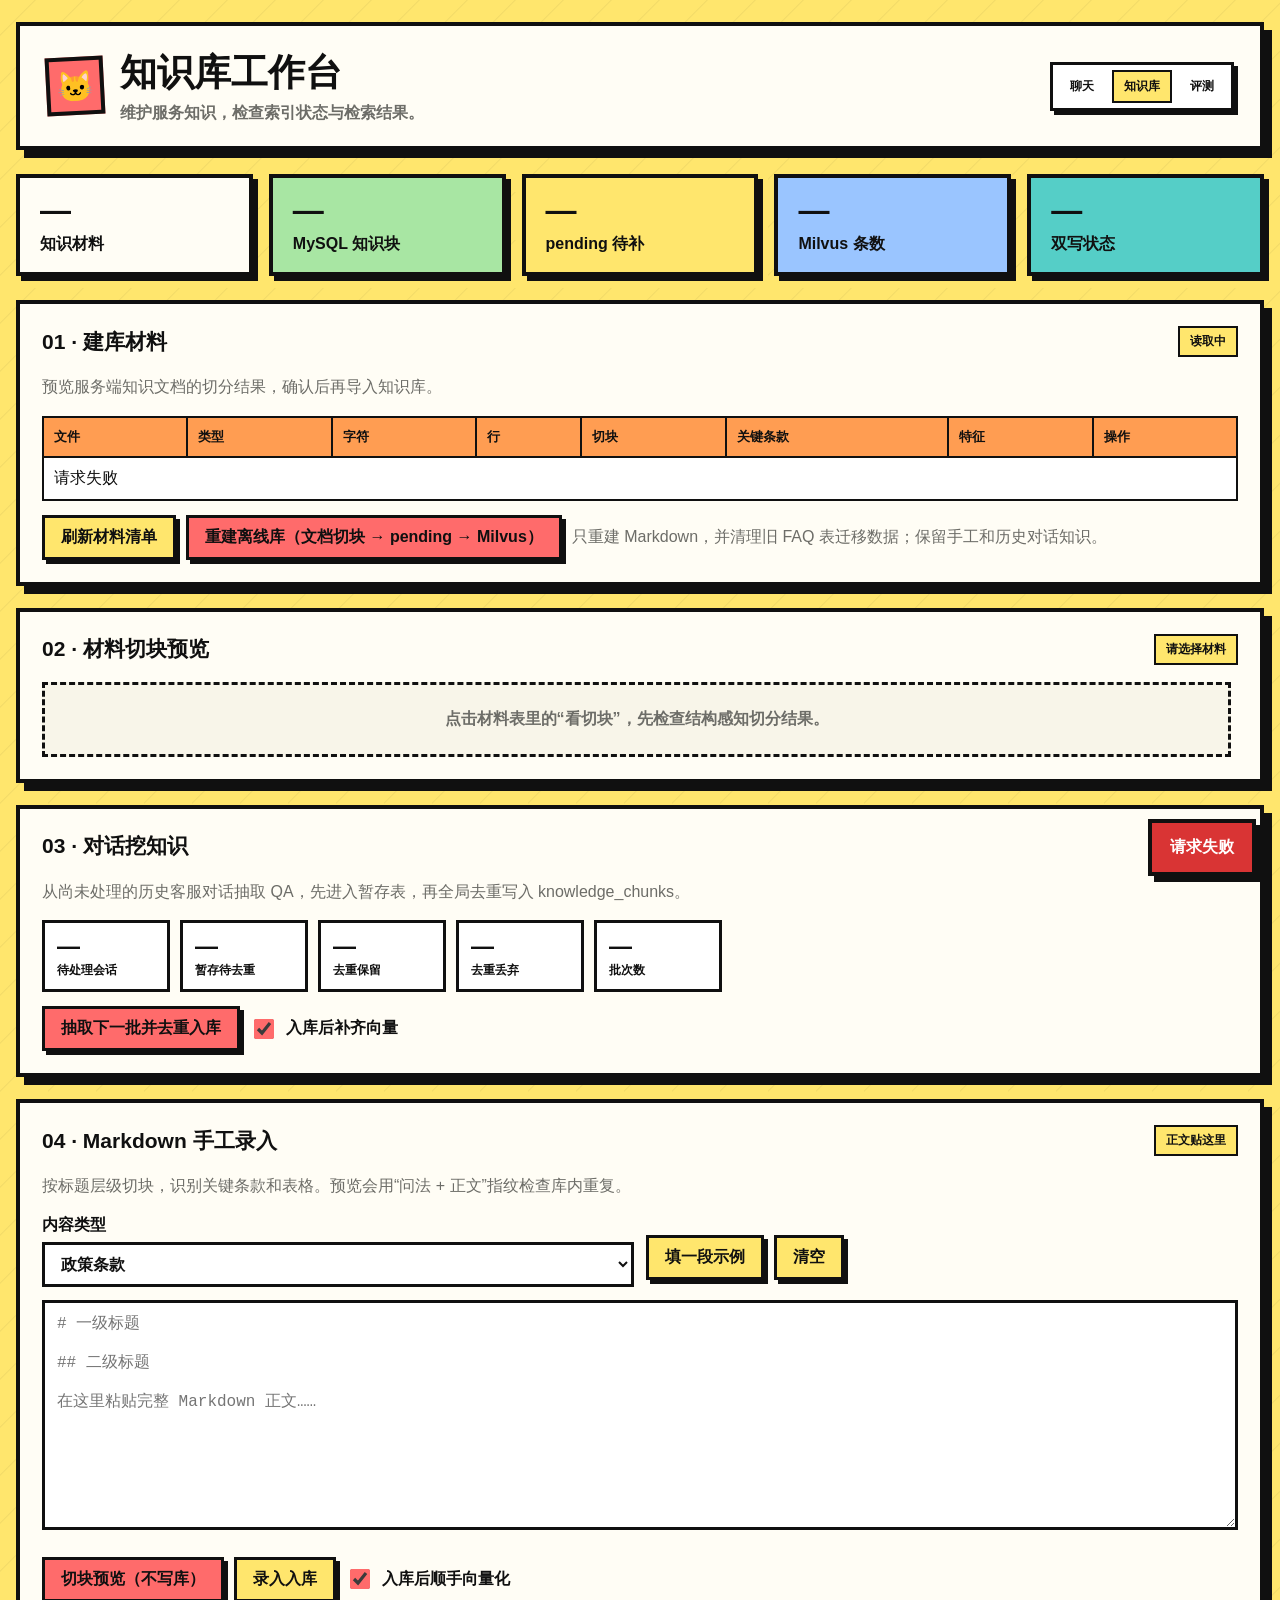
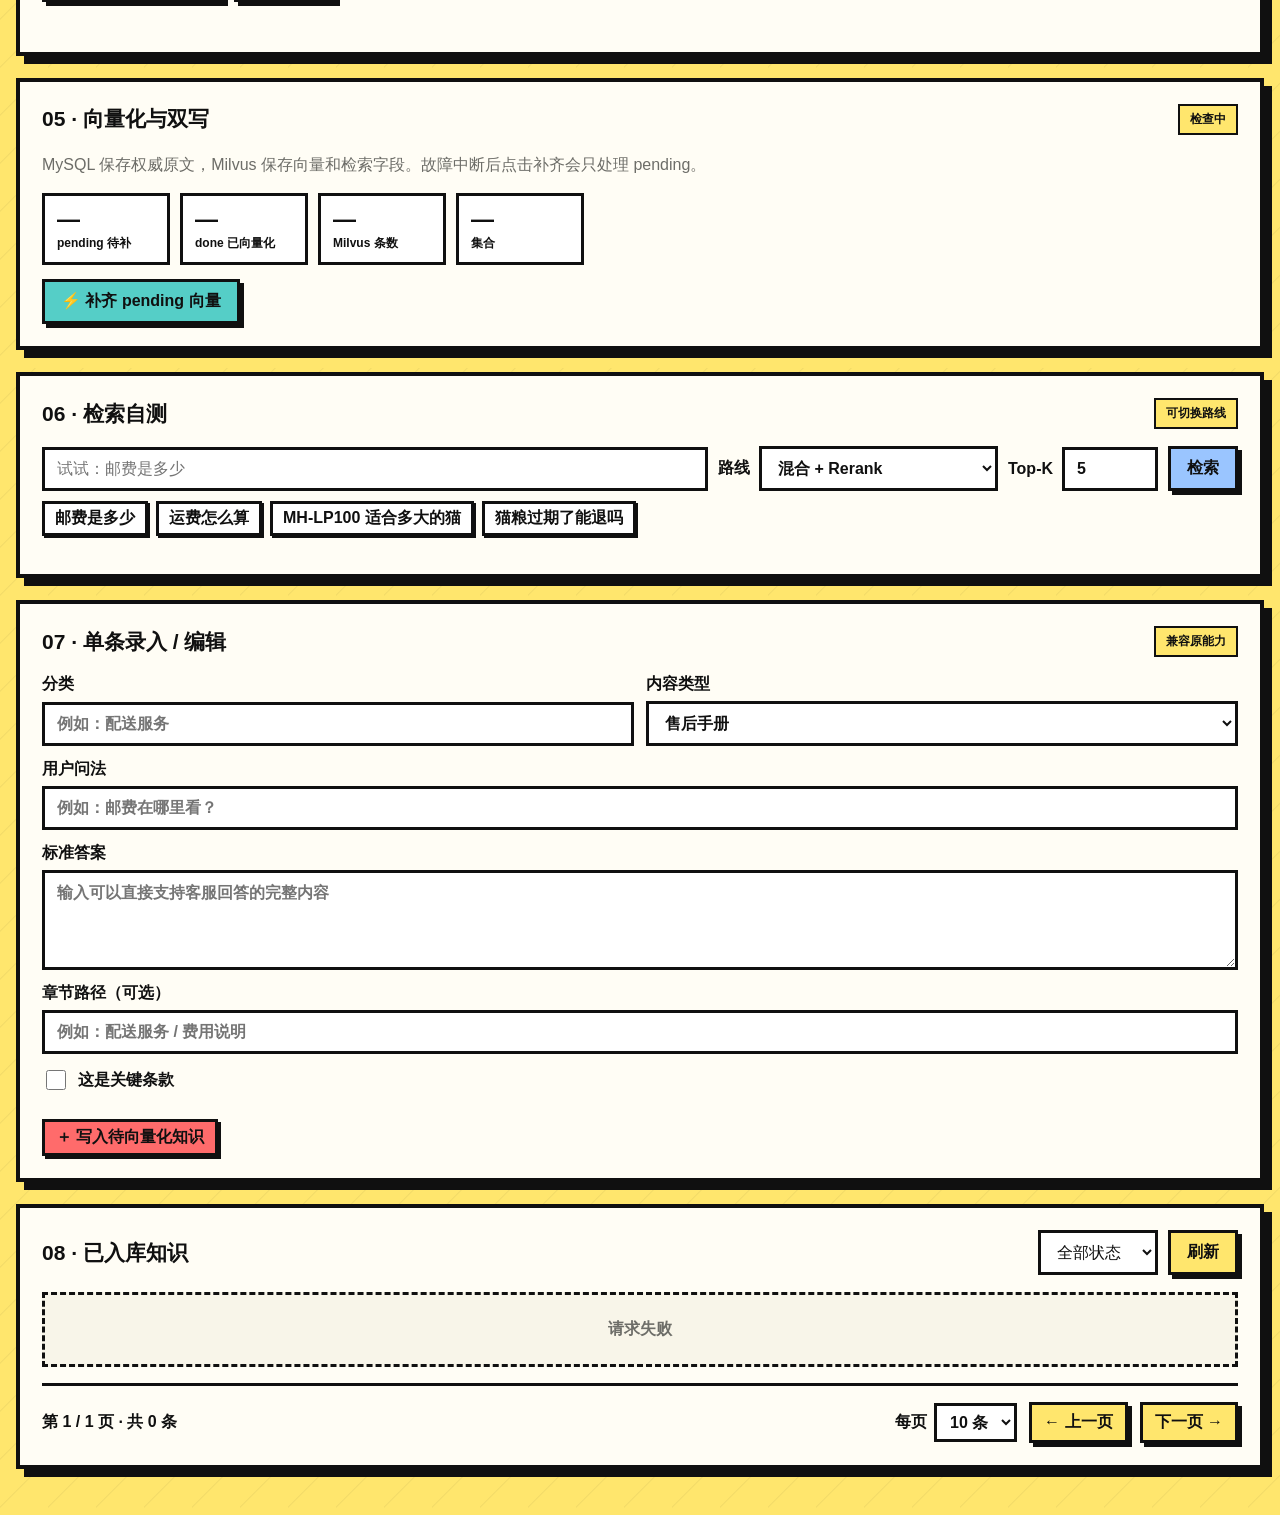
==== app/static/kb.html @ 95ff7dcd "feat: PawHelp pet-supplies customer-service assistant FastAPI + LangGraph after-sales assistant with" ====
<!doctype html>
<html lang="zh-CN">
<head>
  <meta charset="utf-8">
  <meta name="viewport" content="width=device-width, initial-scale=1">
  <title>PawHelp 知识库工作台</title>
  <style>
    :root {
      --ink: #101010;
      --paper: #fffdf5;
      --yellow: #ffe66d;
      --coral: #ff6b6b;
      --mint: #55cec7;
      --blue: #9ac5ff;
      --green: #a8e6a3;
      --muted: #6d6d68;
      --line: 4px solid var(--ink);
      --shadow: 8px 8px 0 var(--ink);
      font-family: "Microsoft YaHei", "PingFang SC", sans-serif;
    }

    * { box-sizing: border-box; }

    body {
      margin: 0;
      min-width: 320px;
      min-height: 100vh;
      overflow-y: auto;
      color: var(--ink);
      background:
        linear-gradient(135deg, transparent 24px, rgba(16,16,16,.06) 25px, transparent 26px) 0 0 / 48px 48px,
        var(--yellow);
    }

    button, input, textarea, select { font: inherit; }
    button, a { -webkit-tap-highlight-color: transparent; }

    .shell {
      width: min(1480px, calc(100% - 32px));
      margin: 22px auto 46px;
    }

    header {
      display: flex;
      align-items: center;
      justify-content: space-between;
      gap: 20px;
      padding: 22px 26px;
      border: var(--line);
      background: var(--paper);
      box-shadow: var(--shadow);
    }

    .header-actions { display: flex; align-items: center; gap: 12px; }
    .page-nav {
      display: flex;
      align-items: center;
      gap: 6px;
      padding: 5px;
      border: 3px solid var(--ink);
      background: white;
      box-shadow: 4px 4px 0 var(--ink);
    }
    .page-nav a {
      padding: 6px 10px;
      border: 2px solid transparent;
      color: var(--ink);
      font-size: 12px;
      font-weight: 900;
      text-decoration: none;
      white-space: nowrap;
    }
    .page-nav a:hover { border-color: var(--ink); background: var(--mint); }
    .page-nav a[aria-current="page"] { border-color: var(--ink); background: var(--yellow); }

    .brand { display: flex; align-items: center; gap: 16px; }
    .logo {
      display: grid;
      place-items: center;
      width: 58px;
      height: 58px;
      border: var(--line);
      background: var(--coral);
      font-size: 30px;
      transform: rotate(-3deg);
    }
    h1, h2, h3, p { margin-top: 0; }
    h1 { margin-bottom: 5px; font-size: clamp(23px, 3vw, 37px); }
    .subtitle { margin: 0; color: var(--muted); font-weight: 700; }

    .button, button {
      display: inline-flex;
      align-items: center;
      justify-content: center;
      gap: 8px;
      min-height: 44px;
      padding: 9px 16px;
      border: 3px solid var(--ink);
      color: var(--ink);
      background: var(--yellow);
      box-shadow: 4px 4px 0 var(--ink);
      font-weight: 900;
      text-decoration: none;
      cursor: pointer;
      transition: transform .12s, box-shadow .12s;
    }
    .button:hover, button:hover { transform: translate(-2px, -2px); box-shadow: 6px 6px 0 var(--ink); }
    .button:active, button:active { transform: translate(3px, 3px); box-shadow: 1px 1px 0 var(--ink); }
    button:disabled { opacity: .55; cursor: wait; transform: none; }
    .button.coral, button.coral { background: var(--coral); }
    .button.mint, button.mint { background: var(--mint); }
    .button.blue, button.blue { background: var(--blue); }

    .metrics {
      display: grid;
      grid-template-columns: repeat(5, minmax(0, 1fr));
      gap: 16px;
      margin: 24px 0;
    }
    .metric {
      padding: 17px 20px;
      border: var(--line);
      background: var(--paper);
      box-shadow: 5px 5px 0 var(--ink);
    }
    .metric:nth-child(2) { background: var(--green); }
    .metric:nth-child(3) { background: var(--yellow); }
    .metric:nth-child(4) { background: var(--blue); }
    .metric:nth-child(5) { background: var(--mint); }
    .metric strong { display: block; font-size: 31px; line-height: 1; }
    .metric span { display: block; margin-top: 8px; font-weight: 800; }

    .full-stack { display: grid; gap: 22px; }
    .panel {
      min-width: 0;
      padding: 22px;
      border: var(--line);
      background: var(--paper);
      box-shadow: var(--shadow);
    }
    .panel-head {
      display: flex;
      align-items: center;
      justify-content: space-between;
      gap: 12px;
      margin-bottom: 17px;
    }
    .panel h2 { margin: 0; font-size: 21px; }
    .tag {
      padding: 5px 10px;
      border: 2px solid var(--ink);
      background: var(--yellow);
      font: 800 12px ui-monospace, monospace;
    }

    .preview-list, .chunk-list, .search-results {
      display: grid;
      gap: 12px;
    }

    .preview-list { max-height: 640px; overflow-y: auto; padding-right: 7px; }
    .preview-card, .chunk-card, .result-card {
      padding: 15px;
      border: 3px solid var(--ink);
      background: white;
    }
    .preview-card.key { background: #fff3b1; }
    .card-meta { display: flex; flex-wrap: wrap; gap: 7px; margin-bottom: 9px; }
    .pill {
      display: inline-block;
      padding: 3px 8px;
      border: 2px solid var(--ink);
      background: var(--mint);
      font-size: 12px;
      font-weight: 900;
    }
    .pill.pending { background: var(--coral); }
    .pill.done { background: var(--green); }
    .card-title { margin-bottom: 7px; font-weight: 900; }
    .card-answer { margin: 0; color: #333; line-height: 1.65; white-space: pre-wrap; }
    .card-actions { display: flex; flex-wrap: wrap; gap: 9px; margin-top: 13px; }
    .card-actions button { min-height: 34px; padding: 5px 11px; box-shadow: 3px 3px 0 var(--ink); }
    .danger { color: white; background: #d93434; }

    form { display: grid; gap: 13px; }
    label { display: grid; gap: 6px; font-weight: 900; }
    input, textarea, select {
      width: 100%;
      border: 3px solid var(--ink);
      border-radius: 0;
      padding: 10px 12px;
      color: var(--ink);
      background: white;
      outline: none;
    }
    input:focus, textarea:focus, select:focus { box-shadow: 4px 4px 0 var(--mint); }
    textarea { min-height: 100px; resize: vertical; }
    .row { display: grid; grid-template-columns: 1fr 1fr; gap: 12px; }
    .checkbox { display: flex; align-items: center; gap: 9px; }
    .checkbox input { width: 20px; height: 20px; accent-color: var(--coral); }

    .action-box {
      padding: 16px;
      border: 3px dashed var(--ink);
      background: #f8f5e9;
    }
    .action-box p { margin-bottom: 13px; line-height: 1.6; }
    .table-wrap { width: 100%; overflow-x: auto; }
    table { width: 100%; border-collapse: collapse; background: white; }
    th, td { padding: 10px; border: 2px solid var(--ink); text-align: left; vertical-align: top; }
    th { background: #ff9d52; font-size: 13px; }
    td.number { text-align: right; font-variant-numeric: tabular-nums; }
    td button { min-height: 32px; padding: 4px 9px; box-shadow: 2px 2px 0 var(--ink); }
    tr.duplicate td { background: #ffe6ea; }
    .inline-actions { display: flex; flex-wrap: wrap; align-items: center; gap: 10px; margin-top: 14px; }
    .mini-metrics { display: flex; flex-wrap: wrap; gap: 10px; }
    .mini-metric { min-width: 128px; padding: 10px 12px; border: 3px solid var(--ink); background: white; }
    .mini-metric strong { display: block; font-size: 23px; }
    .mini-metric span { font-size: 12px; font-weight: 800; }
    .section-copy { color: var(--muted); line-height: 1.6; }
    #markdownInput { min-height: 230px; font-family: ui-monospace, "Cascadia Mono", monospace; }
    .preview-summary { display: flex; flex-wrap: wrap; gap: 8px; margin: 14px 0; }
    .search-controls {
      display: grid;
      grid-template-columns: minmax(320px, 1fr) 280px 150px auto;
      align-items: end;
      gap: 10px;
    }
    .search-controls label {
      display: grid;
      grid-template-columns: auto minmax(0, 1fr);
      align-items: center;
      gap: 9px;
      white-space: nowrap;
    }
    .search-controls label select { min-width: 210px; }
    .search-controls label input[type="number"] { min-width: 78px; }
    .query-examples { display: flex; flex-wrap: wrap; gap: 8px; margin-top: 10px; }
    .query-examples button { min-height: 32px; padding: 4px 10px; background: white; box-shadow: 2px 2px 0 var(--ink); }
    .search-meta { margin-top: 12px; font-weight: 800; }

    .toolbar { display: flex; align-items: center; gap: 10px; }
    .toolbar select { width: auto; min-width: 120px; }
    .pagination {
      display: flex;
      align-items: center;
      justify-content: flex-end;
      flex-wrap: wrap;
      gap: 12px;
      margin-top: 16px;
      padding-top: 16px;
      border-top: 3px solid var(--ink);
    }
    .pagination button { min-height: 38px; padding: 7px 12px; }
    .pagination button:disabled { cursor: not-allowed; opacity: .45; transform: none; }
    .page-summary { margin-right: auto; font-weight: 900; }
    .page-size { display: flex; align-items: center; gap: 7px; }
    .page-size select { width: auto; min-width: 72px; padding: 7px 9px; }
    .empty {
      padding: 24px;
      border: 3px dashed var(--ink);
      color: var(--muted);
      text-align: center;
      font-weight: 800;
      background: #f8f5e9;
    }
    .toast {
      position: fixed;
      right: 24px;
      bottom: 24px;
      z-index: 10;
      max-width: min(440px, calc(100vw - 48px));
      padding: 14px 18px;
      border: var(--line);
      background: var(--green);
      box-shadow: 6px 6px 0 var(--ink);
      font-weight: 900;
    }
    .toast.error { color: white; background: #d93434; }
    .hidden { display: none !important; }

    @media (max-width: 900px) {
      .metrics { grid-template-columns: repeat(2, 1fr); }
      .search-controls { grid-template-columns: 1fr 1fr; }
      header { align-items: flex-start; flex-direction: column; }
      .header-actions { width: 100%; justify-content: space-between; flex-wrap: wrap; }
    }
    @media (max-width: 560px) {
      .shell { width: min(100% - 18px, 1480px); margin-top: 9px; }
      header, .panel { padding: 16px; }
      .metrics, .row { grid-template-columns: 1fr; }
      .search-controls { grid-template-columns: 1fr; }
      .pagination { justify-content: space-between; }
      .page-summary { width: 100%; margin-right: 0; }
    }
  </style>
  <link rel="stylesheet" href="/static/navigation.css">
  <script src="/static/navigation.js" defer></script>
</head>
<body>
  <main class="shell">
    <header>
      <div class="brand">
        <div class="logo" aria-hidden="true">🐱</div>
        <div>
          <h1>知识库工作台</h1>
          <p class="subtitle">维护服务知识，检查索引状态与检索结果。</p>
        </div>
      </div>
      <div class="header-actions">
        <nav class="page-nav" aria-label="全局页面导航" data-app-navigation>
          <a href="/">聊天</a>
          <a href="/kb" aria-current="page">知识库</a>
          <a href="/rag-eval">评测</a>
        </nav>
      </div>
    </header>

    <section class="metrics" aria-label="知识库概览">
      <div class="metric"><strong id="materialCount">—</strong><span>知识材料</span></div>
      <div class="metric"><strong id="chunkCount">—</strong><span>MySQL 知识块</span></div>
      <div class="metric"><strong id="pendingCount">—</strong><span>pending 待补</span></div>
      <div class="metric"><strong id="milvusCount">—</strong><span>Milvus 条数</span></div>
      <div class="metric"><strong id="consistencyCount">—</strong><span>双写状态</span></div>
    </section>

    <div class="full-stack">
      <section class="panel">
        <div class="panel-head"><h2>01 · 建库材料</h2><span id="materialSummary" class="tag">读取中</span></div>
        <p class="section-copy">预览服务端知识文档的切分结果，确认后再导入知识库。</p>
        <div class="table-wrap">
          <table>
            <thead><tr><th>文件</th><th>类型</th><th>字符</th><th>行</th><th>切块</th><th>关键条款</th><th>特征</th><th>操作</th></tr></thead>
            <tbody id="materialList"><tr><td colspan="8">正在读取材料…</td></tr></tbody>
          </table>
        </div>
        <div class="inline-actions">
          <button id="refreshMaterials" type="button">刷新材料清单</button>
          <button id="syncMaterialsButton" class="coral" type="button">重建离线库（文档切块 → pending → Milvus）</button>
          <span class="section-copy">只重建 Markdown，并清理旧 FAQ 表迁移数据；保留手工和历史对话知识。</span>
        </div>
      </section>

      <section class="panel">
        <div class="panel-head"><h2>02 · 材料切块预览</h2><span id="previewCount" class="tag">请选择材料</span></div>
        <div id="previewList" class="preview-list"><div class="empty">点击材料表里的“看切块”，先检查结构感知切分结果。</div></div>
      </section>

      <section class="panel">
        <div class="panel-head"><h2>03 · 对话挖知识</h2><span class="tag">LLM 单批</span></div>
        <p class="section-copy">从尚未处理的历史客服对话抽取 QA，先进入暂存表，再全局去重写入 knowledge_chunks。</p>
        <div class="mini-metrics">
          <div class="mini-metric"><strong id="miningUnprocessed">—</strong><span>待处理会话</span></div>
          <div class="mini-metric"><strong id="miningExtracted">—</strong><span>暂存待去重</span></div>
          <div class="mini-metric"><strong id="miningKept">—</strong><span>去重保留</span></div>
          <div class="mini-metric"><strong id="miningDiscarded">—</strong><span>去重丢弃</span></div>
          <div class="mini-metric"><strong id="miningBatches">—</strong><span>批次数</span></div>
        </div>
        <div class="inline-actions">
          <button id="mineConversationsButton" class="coral" type="button">抽取下一批并去重入库</button>
          <label class="checkbox"><input id="mineVectorize" type="checkbox" checked>入库后补齐向量</label>
        </div>
      </section>

      <section class="panel">
        <div class="panel-head"><h2>04 · Markdown 手工录入</h2><span class="tag">正文贴这里</span></div>
        <p class="section-copy">按标题层级切块，识别关键条款和表格。预览会用“问法 + 正文”指纹检查库内重复。</p>
        <form id="markdownForm">
          <div class="row">
            <label>内容类型<select name="content_type"><option value="policy">政策条款</option><option value="faq">商品 FAQ</option><option value="manual">售后手册</option></select></label>
            <div class="inline-actions"><button id="fillMarkdownExample" type="button">填一段示例</button><button id="clearMarkdown" type="button">清空</button></div>
          </div>
          <textarea id="markdownInput" name="markdown" placeholder="# 一级标题&#10;&#10;## 二级标题&#10;&#10;在这里粘贴完整 Markdown 正文……" required></textarea>
          <div class="inline-actions">
            <button id="previewMarkdown" class="coral" type="button">切块预览（不写库）</button>
            <button id="ingestMarkdown" type="submit">录入入库</button>
            <label class="checkbox"><input name="vectorize_after" type="checkbox" checked>入库后顺手向量化</label>
          </div>
        </form>
        <div id="markdownSummary" class="preview-summary"></div>
        <div id="markdownPreview" class="table-wrap"></div>
      </section>

      <section class="panel">
        <div class="panel-head"><h2>05 · 向量化与双写</h2><span id="dualWriteTag" class="tag">检查中</span></div>
        <p class="section-copy">MySQL 保存权威原文，Milvus 保存向量和检索字段。故障中断后点击补齐会只处理 pending。</p>
        <div class="mini-metrics">
          <div class="mini-metric"><strong id="vectorPending">—</strong><span>pending 待补</span></div>
          <div class="mini-metric"><strong id="vectorDone">—</strong><span>done 已向量化</span></div>
          <div class="mini-metric"><strong id="vectorMilvus">—</strong><span>Milvus 条数</span></div>
          <div class="mini-metric"><strong id="vectorCollection">—</strong><span>集合</span></div>
        </div>
        <div class="inline-actions"><button id="vectorizeButton" class="mint" type="button">⚡ 补齐 pending 向量</button></div>
      </section>

      <section class="panel">
        <div class="panel-head"><h2>06 · 检索自测</h2><span class="tag">可切换路线</span></div>
        <form id="searchForm" class="search-controls">
          <input name="query" placeholder="试试：邮费是多少" required>
          <label>路线<select name="strategy"><option value="dense">dense 向量单路</option><option value="bm25">BM25 关键词</option><option value="hybrid">混合 RRF</option><option value="hybrid_rerank" selected>混合 + Rerank</option></select></label>
          <label>Top‑K<input name="top_k" type="number" min="1" max="20" value="5"></label>
          <button class="blue" type="submit">检索</button>
        </form>
        <div class="query-examples"><button type="button">邮费是多少</button><button type="button">运费怎么算</button><button type="button">MH-LP100 适合多大的猫</button><button type="button">猫粮过期了能退吗</button></div>
        <div id="searchMeta" class="search-meta"></div>
        <div id="searchResults" class="search-results" style="margin-top:16px"></div>
      </section>

      <section id="manualEditor" class="panel">
        <div class="panel-head"><h2>07 · 单条录入 / 编辑</h2><span class="tag">兼容原能力</span></div>
        <form id="manualForm">
          <div class="row"><label>分类<input name="category" maxlength="255" placeholder="例如：配送服务" required></label><label>内容类型<select name="content_type"><option value="manual">售后手册</option><option value="faq">商品 FAQ</option><option value="policy">政策条款</option></select></label></div>
          <label>用户问法<input name="questions" placeholder="例如：邮费在哪里看？" required></label>
          <label>标准答案<textarea name="answer" placeholder="输入可以直接支持客服回答的完整内容" required></textarea></label>
          <label>章节路径（可选）<input name="section_path" maxlength="512" placeholder="例如：配送服务 / 费用说明"></label>
          <label class="checkbox"><input name="is_key_clause" type="checkbox">这是关键条款</label>
          <div class="card-actions"><button id="manualSubmit" class="coral" type="submit">＋ 写入待向量化知识</button><button id="cancelEdit" class="hidden" type="button">取消编辑</button></div>
        </form>
      </section>

      <section class="panel">
        <div class="panel-head"><h2>08 · 已入库知识</h2><div class="toolbar"><select id="statusFilter" aria-label="向量化状态筛选"><option value="">全部状态</option><option value="pending">pending</option><option value="done">done</option></select><button id="refreshChunks" type="button">刷新</button></div></div>
        <div id="chunkList" class="chunk-list"><div class="empty">正在读取知识块…</div></div>
        <div class="pagination" aria-label="已入库知识分页"><span id="pageSummary" class="page-summary" aria-live="polite">第 1 / 1 页 · 共 0 条</span><label class="page-size">每页<select id="pageSize" aria-label="每页显示条数"><option value="10">10 条</option><option value="20">20 条</option><option value="50">50 条</option></select></label><button id="prevPage" type="button">← 上一页</button><button id="nextPage" type="button">下一页 →</button></div>
      </section>
    </div>
  </main>

  <div id="toast" class="toast hidden" role="status"></div>

  <script>
    const materialList = document.querySelector("#materialList");
    const previewList = document.querySelector("#previewList");
    const previewCount = document.querySelector("#previewCount");
    const chunkList = document.querySelector("#chunkList");
    const searchResults = document.querySelector("#searchResults");
    const searchMeta = document.querySelector("#searchMeta");
    const markdownSummary = document.querySelector("#markdownSummary");
    const markdownPreview = document.querySelector("#markdownPreview");
    const statusFilter = document.querySelector("#statusFilter");
    const pageSize = document.querySelector("#pageSize");
    const pageSummary = document.querySelector("#pageSummary");
    const prevPage = document.querySelector("#prevPage");
    const nextPage = document.querySelector("#nextPage");
    const toast = document.querySelector("#toast");
    let chunks = [];
    let chunkPage = 1;
    let chunkTotalPages = 1;
    let editingId = null;
    let toastTimer = null;

    function showToast(message, error = false) {
      clearTimeout(toastTimer);
      toast.textContent = message;
      toast.classList.toggle("error", error);
      toast.classList.remove("hidden");
      toastTimer = setTimeout(() => toast.classList.add("hidden"), 4200);
    }

    async function api(path, options = {}) {
      const response = await fetch(path, {
        headers: { "Content-Type": "application/json", ...(options.headers || {}) },
        ...options,
      });
      let payload = null;
      try { payload = await response.json(); } catch (_) { /* keep null */ }
      if (!response.ok) {
        const detail = payload?.detail;
        throw new Error(typeof detail === "string" ? detail : detail?.message || "请求失败");
      }
      return payload;
    }

    function empty(target, message) {
      target.replaceChildren(Object.assign(document.createElement("div"), { className: "empty", textContent: message }));
    }

    function tableMessage(target, message, colspan) {
      const row = document.createElement("tr");
      const cell = document.createElement("td");
      cell.colSpan = colspan;
      cell.textContent = message;
      row.append(cell);
      target.replaceChildren(row);
    }

    function pill(text, className = "") {
      const item = document.createElement("span");
      item.className = `pill ${className}`.trim();
      item.textContent = text;
      return item;
    }

    function renderKnowledgeCard(row, kind = "chunk-card", editable = false) {
      const card = document.createElement("article");
      card.className = kind;
      const meta = document.createElement("div");
      meta.className = "card-meta";
      if (row.id) meta.append(pill(`#${row.id}`));
      meta.append(pill(row.category || "未分类"));
      if (row.content_type) meta.append(pill(row.content_type));
      if (row.source_kind) meta.append(pill(row.source_kind));
      if (row.vectorize_status) meta.append(pill(row.vectorize_status, row.vectorize_status));
      if (row.is_key_clause) meta.append(pill("关键条款", "pending"));
      if (typeof row.score === "number") meta.append(pill(`score ${row.score.toFixed(4)}`, "done"));
      const title = document.createElement("div");
      title.className = "card-title";
      title.textContent = row.questions;
      const answer = document.createElement("p");
      answer.className = "card-answer";
      answer.textContent = row.answer;
      card.append(meta, title, answer);
      if (editable && row.id) {
        const actions = document.createElement("div");
        actions.className = "card-actions";
        const edit = document.createElement("button");
        edit.type = "button";
        edit.textContent = "编辑";
        edit.addEventListener("click", () => startEdit(row));
        const remove = document.createElement("button");
        remove.type = "button";
        remove.className = "danger";
        remove.textContent = "删除";
        remove.addEventListener("click", () => deleteChunk(row));
        actions.append(edit, remove);
        card.append(actions);
      }
      return card;
    }

    function resetManualForm() {
      const form = document.querySelector("#manualForm");
      form.reset();
      editingId = null;
      document.querySelector("#manualSubmit").textContent = "＋ 写入待向量化知识";
      document.querySelector("#cancelEdit").classList.add("hidden");
    }

    function startEdit(row) {
      const form = document.querySelector("#manualForm");
      editingId = row.id;
      form.elements.category.value = row.category || "";
      form.elements.content_type.value = row.content_type || "manual";
      form.elements.questions.value = row.questions || "";
      form.elements.answer.value = row.answer || "";
      form.elements.section_path.value = row.section_path || "";
      form.elements.is_key_clause.checked = Boolean(row.is_key_clause);
      document.querySelector("#manualSubmit").textContent = `保存并更新向量 #${row.id}`;
      document.querySelector("#cancelEdit").classList.remove("hidden");
      form.scrollIntoView({ behavior: "smooth", block: "center" });
    }

    async function deleteChunk(row) {
      if (!confirm(`确定删除知识 #${row.id}？MySQL 原文和 Milvus 向量都会删除。`)) return;
      try {
        await api(`/v1/knowledge/chunks/${row.id}`, { method: "DELETE" });
        if (editingId === row.id) resetManualForm();
        showToast(`知识 #${row.id} 已删除`);
        await loadChunks();
        await loadOverview();
      } catch (error) {
        showToast(error.message, true);
      }
    }

    async function loadMaterials() {
      try {
        const materials = await api("/v1/knowledge/materials");
        document.querySelector("#materialCount").textContent = materials.length;
        document.querySelector("#materialSummary").textContent = `${materials.length} 份材料 / 共 ${materials.reduce((sum, row) => sum + row.chunk_count, 0)} 块`;
        materialList.replaceChildren();
        if (!materials.length) return tableMessage(materialList, "knowledge/ 下还没有支持的 Markdown 材料。", 8);
        materials.forEach((material) => {
          const row = document.createElement("tr");
          const values = [
            material.path,
            material.content_type,
            String(material.character_count),
            String(material.line_count),
            String(material.chunk_count),
            String(material.key_clause_count),
            material.table_chunk_count ? `表格块 ${material.table_chunk_count}` : `${material.chunk_count} 节`,
          ];
          values.forEach((value, index) => {
            const cell = document.createElement("td");
            cell.textContent = value;
            if ([2, 3, 4, 5].includes(index)) cell.className = "number";
            row.append(cell);
          });
          const action = document.createElement("td");
          const button = document.createElement("button");
          button.type = "button";
          button.textContent = "看切块";
          button.addEventListener("click", () => previewMaterial(material.path));
          action.append(button);
          row.append(action);
          materialList.append(row);
        });
      } catch (error) {
        tableMessage(materialList, error.message, 8);
        showToast(error.message, true);
      }
    }

    async function previewMaterial(path) {
      empty(previewList, "正在进行结构感知切块…");
      try {
        const drafts = await api("/v1/knowledge/preview", {
          method: "POST",
          body: JSON.stringify({ path }),
        });
        previewCount.textContent = `${drafts.length} 个知识块`;
        previewList.replaceChildren();
        if (!drafts.length) return empty(previewList, "这个材料没有生成知识块。");
        drafts.forEach((draft) => {
          const card = renderKnowledgeCard(draft, "preview-card");
          if (draft.is_key_clause) card.classList.add("key");
          previewList.append(card);
        });
      } catch (error) {
        empty(previewList, error.message);
        showToast(error.message, true);
      }
    }

    async function loadOverview() {
      try {
        const result = await api("/v1/knowledge/overview");
        document.querySelector("#materialCount").textContent = result.materials;
        document.querySelector("#chunkCount").textContent = result.mysql_total;
        document.querySelector("#pendingCount").textContent = result.pending_total;
        document.querySelector("#milvusCount").textContent = result.milvus_total ?? "不可用";
        const state = result.dual_write_consistent === null ? "无法检查" : result.dual_write_consistent ? "一致" : "需补齐";
        document.querySelector("#consistencyCount").textContent = state;
        document.querySelector("#vectorPending").textContent = result.pending_total;
        document.querySelector("#vectorDone").textContent = result.done_total;
        document.querySelector("#vectorMilvus").textContent = result.milvus_total ?? "—";
        document.querySelector("#vectorCollection").textContent = result.milvus_collection;
        document.querySelector("#dualWriteTag").textContent = `双写 ${state}`;
      } catch (error) {
        showToast(error.message, true);
      }
    }

    async function loadMiningStats() {
      try {
        const result = await api("/v1/knowledge/mining/stats");
        document.querySelector("#miningUnprocessed").textContent = result.unprocessed_conversations;
        document.querySelector("#miningExtracted").textContent = result.extracted;
        document.querySelector("#miningKept").textContent = result.kept;
        document.querySelector("#miningDiscarded").textContent = result.discarded;
        document.querySelector("#miningBatches").textContent = result.batches;
      } catch (error) {
        showToast(error.message, true);
      }
    }

    function markdownPayload() {
      const form = document.querySelector("#markdownForm");
      const values = new FormData(form);
      return {
        markdown: values.get("markdown"),
        content_type: values.get("content_type"),
        vectorize_after: values.get("vectorize_after") === "on",
      };
    }

    function renderMarkdownPreview(result) {
      markdownSummary.replaceChildren(
        pill(`共 ${result.total} 块 / ${result.total} 节`),
        pill(`表格块 ${result.table_block_count}`),
        pill(`关键条款 ${result.key_clause_count}`, result.key_clause_count ? "pending" : ""),
        pill(`重复 ${result.duplicate_count}`, result.duplicate_count ? "pending" : "done"),
        pill(`可入库 ${result.ingestible_count}`, "done"),
      );
      if (!result.items.length) return empty(markdownPreview, "没有生成可入库的知识块。");
      const table = document.createElement("table");
      const head = document.createElement("thead");
      const headRow = document.createElement("tr");
      ["#", "节（section_path）", "问法 questions", "正文 answer", "字数", "标记"].forEach((text) => {
        const cell = document.createElement("th");
        cell.textContent = text;
        headRow.append(cell);
      });
      head.append(headRow);
      const body = document.createElement("tbody");
      result.items.forEach((item, index) => {
        const row = document.createElement("tr");
        if (item.duplicate) row.className = "duplicate";
        const marks = [
          item.is_key_clause ? "关键条款" : "",
          item.is_table_block ? "表格块" : "",
          item.duplicate ? "重复，跳过" : "可入库",
        ].filter(Boolean).join(" · ");
        [String(index + 1), item.section_path || "未标章节", item.questions, item.answer, String(item.answer.length), marks].forEach((value, cellIndex) => {
          const cell = document.createElement("td");
          cell.textContent = value;
          if ([0, 4].includes(cellIndex)) cell.className = "number";
          row.append(cell);
        });
        body.append(row);
      });
      table.append(head, body);
      markdownPreview.replaceChildren(table);
    }

    async function previewManualMarkdown() {
      const payload = markdownPayload();
      if (!String(payload.markdown || "").trim()) return showToast("请先粘贴 Markdown 正文", true);
      empty(markdownPreview, "正在切块并检查重复…");
      try {
        const result = await api("/v1/knowledge/preview-markdown", {
          method: "POST",
          body: JSON.stringify(payload),
        });
        renderMarkdownPreview(result);
      } catch (error) {
        empty(markdownPreview, error.message);
        showToast(error.message, true);
      }
    }

    function renderChunks() {
      chunkList.replaceChildren();
      if (!chunks.length) return empty(chunkList, "当前筛选条件下没有知识块。");
      chunks.forEach((row) => chunkList.append(renderKnowledgeCard(row, "chunk-card", true)));
    }

    async function loadChunks(requestedPage = chunkPage) {
      try {
        const params = new URLSearchParams({
          page: String(requestedPage),
          page_size: pageSize.value,
        });
        if (statusFilter.value) params.set("status", statusFilter.value);
        const result = await api(`/v1/knowledge/chunks?${params}`);
        if (requestedPage > result.total_pages) {
          await loadChunks(result.total_pages);
          return;
        }
        chunks = result.items;
        chunkPage = result.page;
        chunkTotalPages = result.total_pages;
        document.querySelector("#chunkCount").textContent = result.all_total;
        document.querySelector("#pendingCount").textContent = result.pending_total;
        document.querySelector("#vectorDone").textContent = result.done_total;
        document.querySelector("#vectorPending").textContent = result.pending_total;
        pageSummary.textContent = `第 ${chunkPage} / ${chunkTotalPages} 页 · 共 ${result.total} 条`;
        prevPage.disabled = chunkPage <= 1;
        nextPage.disabled = chunkPage >= chunkTotalPages;
        renderChunks();
      } catch (error) {
        empty(chunkList, error.message);
        showToast(error.message, true);
      }
    }

    document.querySelector("#manualForm").addEventListener("submit", async (event) => {
      event.preventDefault();
      const form = event.currentTarget;
      const submit = form.querySelector("button[type=submit]");
      const values = new FormData(form);
      submit.disabled = true;
      try {
        const target = editingId ? `/v1/knowledge/chunks/${editingId}` : "/v1/knowledge/chunks";
        const method = editingId ? "PUT" : "POST";
        const row = await api(target, {
          method,
          body: JSON.stringify({
            category: values.get("category"),
            questions: values.get("questions"),
            answer: values.get("answer"),
            section_path: values.get("section_path") || null,
            content_type: values.get("content_type"),
            is_key_clause: values.get("is_key_clause") === "on",
          }),
        });
        const wasEditing = editingId !== null;
        resetManualForm();
        showToast(wasEditing ? `知识 #${row.id} 已更新并重新向量化` : `知识 #${row.id} 已写入，状态为 pending`);
        await loadChunks(wasEditing ? chunkPage : 1);
        await loadOverview();
      } catch (error) {
        showToast(error.message, true);
      } finally {
        submit.disabled = false;
      }
    });

    document.querySelector("#cancelEdit").addEventListener("click", resetManualForm);

    document.querySelector("#fillMarkdownExample").addEventListener("click", () => {
      document.querySelector("#markdownInput").value = "# 发票与开票\n\n## 开票时效\n\n订单完成后 30 天内可申请开票，平台在收到申请后 3 个工作日内开出电子发票。\n\n> [!IMPORTANT]\n> 超过申请期限请联系人工客服处理。\n\n## 可开票类型\n\n| 类型 | 开票内容 |\n|---|---|\n| 电子普票 | 商品明细或办公用品 |\n| 电子专票 | 需补齐纳税人识别号 |";
    });
    document.querySelector("#clearMarkdown").addEventListener("click", () => {
      document.querySelector("#markdownForm").reset();
      markdownSummary.replaceChildren();
      markdownPreview.replaceChildren();
    });
    document.querySelector("#previewMarkdown").addEventListener("click", previewManualMarkdown);
    document.querySelector("#markdownForm").addEventListener("submit", async (event) => {
      event.preventDefault();
      const button = document.querySelector("#ingestMarkdown");
      const payload = markdownPayload();
      button.disabled = true;
      button.textContent = "正在查重并入库…";
      try {
        const result = await api("/v1/knowledge/ingest-markdown", {
          method: "POST",
          body: JSON.stringify(payload),
        });
        showToast(`入库 ${result.inserted} 块，跳过重复 ${result.skipped_duplicates} 块，向量化 ${result.vectorized} 块`);
        await previewManualMarkdown();
        await loadChunks(1);
        await loadOverview();
      } catch (error) {
        showToast(error.message, true);
      } finally {
        button.disabled = false;
        button.textContent = "录入入库";
      }
    });

    document.querySelector("#mineConversationsButton").addEventListener("click", async (event) => {
      if (!confirm("该操作会调用当前配置的上游模型抽取一批历史对话，是否继续？")) return;
      const button = event.currentTarget;
      button.disabled = true;
      button.textContent = "正在抽取、去重并入库…";
      try {
        const result = await api("/v1/knowledge/mining/run", {
          method: "POST",
          body: JSON.stringify({
            confirm_external_model_usage: true,
            vectorize_after: document.querySelector("#mineVectorize").checked,
          }),
        });
        showToast(`处理 ${result.conversations} 个会话，抽取 ${result.extracted} 条，保留 ${result.kept} 条，丢弃 ${result.discarded} 条，向量化 ${result.vectorized} 条`);
        await loadMiningStats();
        await loadChunks(1);
        await loadOverview();
      } catch (error) {
        showToast(error.message, true);
      } finally {
        button.disabled = false;
        button.textContent = "抽取下一批并去重入库";
      }
    });

    document.querySelector("#syncMaterialsButton").addEventListener("click", async (event) => {
      if (!confirm("确定用服务器上当前的 Markdown 重新同步知识库？旧 FAQ 表迁移数据会被清理，手工知识和历史对话知识会保留。")) return;
      const button = event.currentTarget;
      button.disabled = true;
      button.textContent = "正在切块、同步并生成向量…";
      try {
        const result = await api("/v1/knowledge/sync-materials", { method: "POST", body: "{}" });
        showToast(`同步完成：替换 ${result.replaced} 条，写入 ${result.ingested} 条，向量化 ${result.vectorized} 条`);
        await loadChunks();
        await loadOverview();
        await loadMaterials();
      } catch (error) {
        showToast(error.message, true);
      } finally {
        button.disabled = false;
        button.textContent = "重建离线库（文档切块 → pending → Milvus）";
      }
    });

    document.querySelector("#vectorizeButton").addEventListener("click", async (event) => {
      const button = event.currentTarget;
      button.disabled = true;
      button.textContent = "正在加载模型并写入 Milvus…";
      try {
        const result = await api("/v1/knowledge/vectorize-pending", { method: "POST", body: "{}" });
        showToast(result.vectorized ? `已补齐 ${result.vectorized} 个知识向量` : "没有需要补齐的 pending 知识");
        await loadChunks();
        await loadOverview();
      } catch (error) {
        showToast(error.message, true);
      } finally {
        button.disabled = false;
        button.textContent = "⚡ 补齐 pending 向量";
      }
    });

    document.querySelector("#searchForm").addEventListener("submit", async (event) => {
      event.preventDefault();
      const form = event.currentTarget;
      const button = form.querySelector("button");
      const values = new FormData(form);
      const query = values.get("query");
      button.disabled = true;
      searchMeta.textContent = "正在执行检索…";
      empty(searchResults, "正在检索并从 MySQL 回表…");
      try {
        const result = await api("/v1/knowledge/search", {
          method: "POST",
          body: JSON.stringify({
            query,
            strategy: values.get("strategy"),
            top_k: Number(values.get("top_k")),
          }),
        });
        const synonyms = result.synonyms.length ? ` · 扩展：${result.synonyms.join("、")}` : "";
        searchMeta.textContent = `路线 ${result.strategy} · 标准问法：${result.normalized_query}${synonyms} · ${result.confident ? "证据置信度通过" : "证据置信度不足"}`;
        searchResults.replaceChildren();
        if (!result.matches.length) return empty(searchResults, "没有达到相似度阈值的结果。");
        result.matches.forEach((row) => searchResults.append(renderKnowledgeCard(row, "result-card")));
      } catch (error) {
        empty(searchResults, error.message);
        showToast(error.message, true);
      } finally {
        button.disabled = false;
      }
    });

    document.querySelectorAll(".query-examples button").forEach((button) => {
      button.addEventListener("click", () => {
        const form = document.querySelector("#searchForm");
        form.elements.query.value = button.textContent;
        form.requestSubmit();
      });
    });

    statusFilter.addEventListener("change", () => loadChunks(1));
    pageSize.addEventListener("change", () => loadChunks(1));
    prevPage.addEventListener("click", () => loadChunks(chunkPage - 1));
    nextPage.addEventListener("click", () => loadChunks(chunkPage + 1));
    document.querySelector("#refreshChunks").addEventListener("click", () => loadChunks());
    document.querySelector("#refreshMaterials").addEventListener("click", loadMaterials);
    loadMaterials();
    loadOverview();
    loadMiningStats();
    loadChunks();
  </script>
</body>
</html>
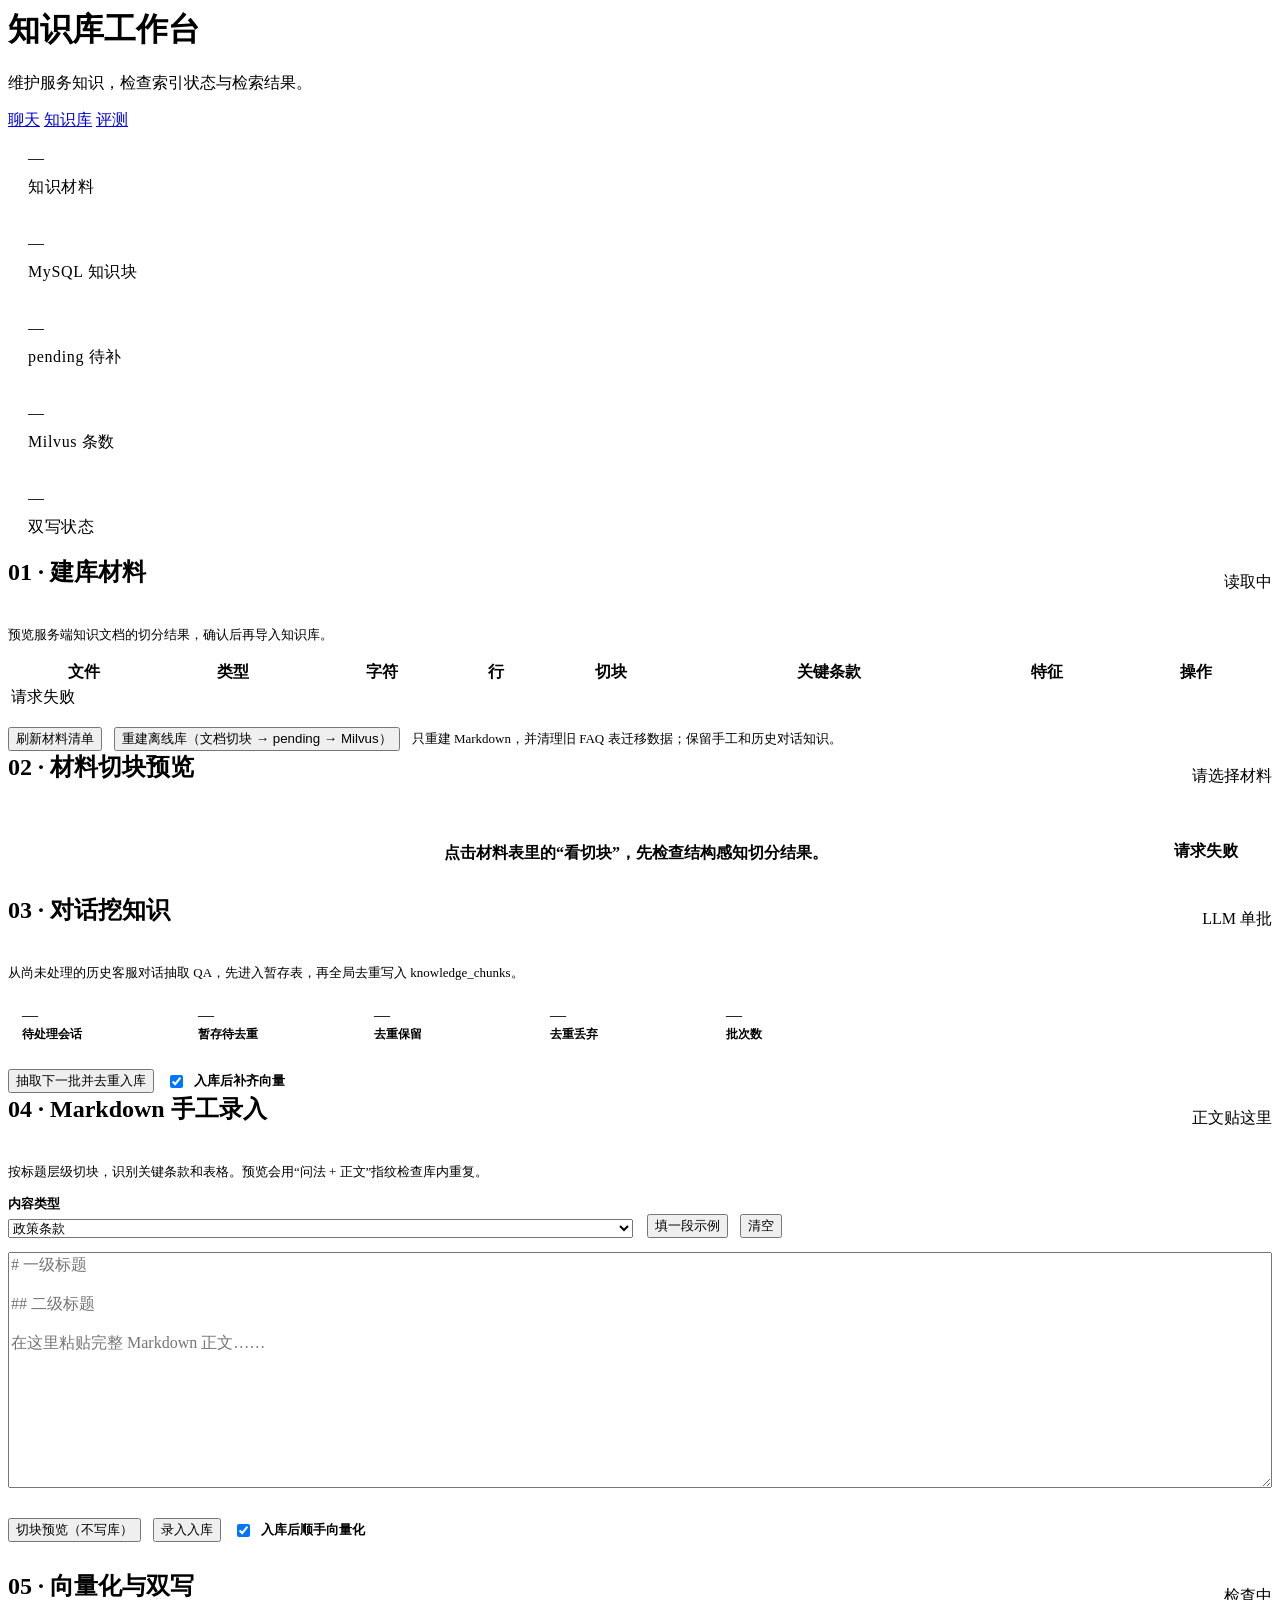
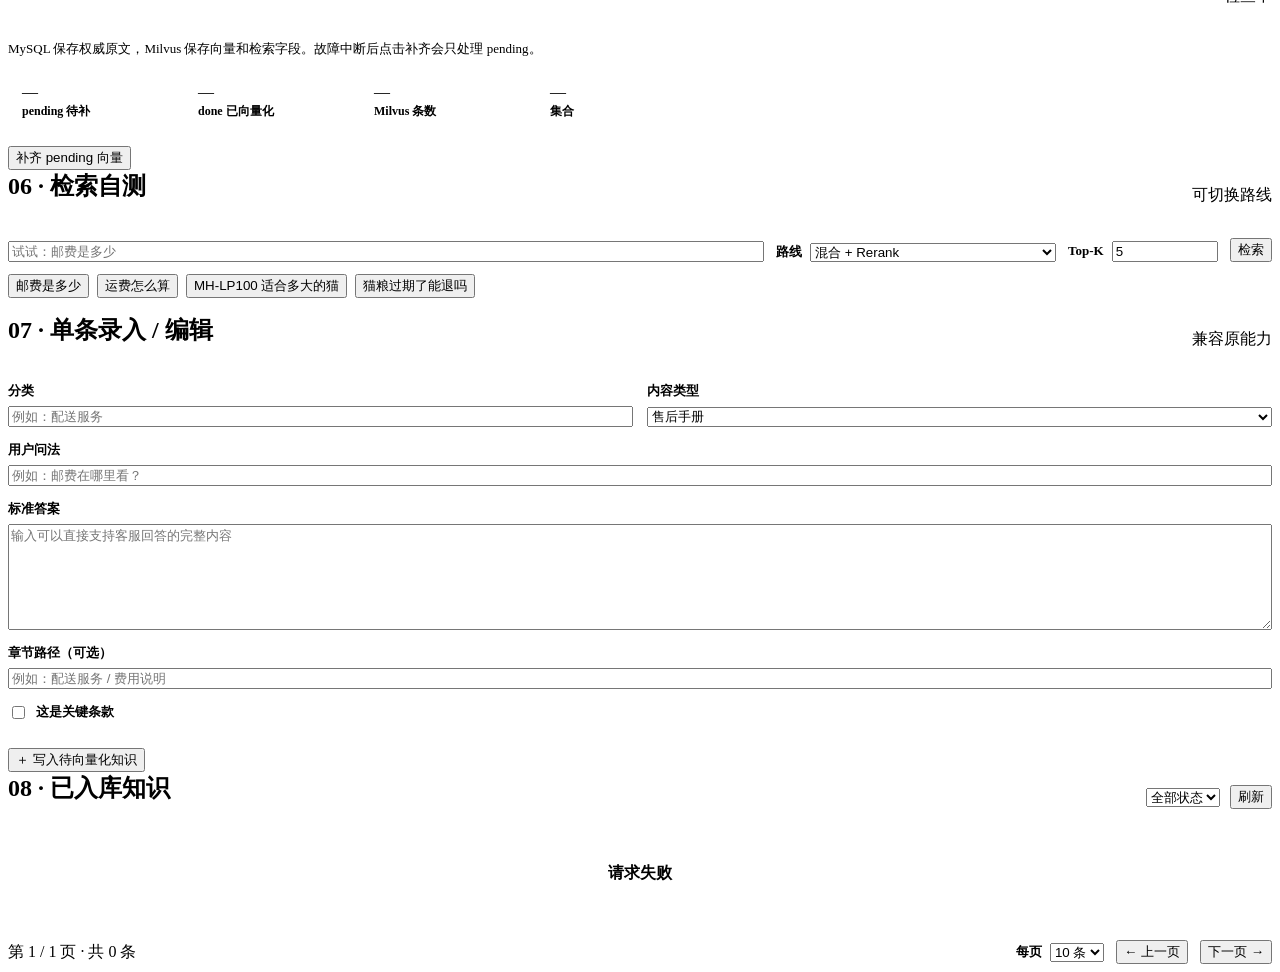
==== commit 58fbaa5f: "style: soft knowledge workbench kb.html content moves onto theme tokens: pastel overview cards, fram" ====
--- a/app/static/kb.html
+++ b/app/static/kb.html
@@ -4,292 +4,106 @@
   <meta charset="utf-8">
   <meta name="viewport" content="width=device-width, initial-scale=1">
   <title>PawHelp 知识库工作台</title>
+  <link rel="stylesheet" href="/static/theme.css">
   <style>
-    :root {
-      --ink: #101010;
-      --paper: #fffdf5;
-      --yellow: #ffe66d;
-      --coral: #ff6b6b;
-      --mint: #55cec7;
-      --blue: #9ac5ff;
-      --green: #a8e6a3;
-      --muted: #6d6d68;
-      --line: 4px solid var(--ink);
-      --shadow: 8px 8px 0 var(--ink);
-      font-family: "Microsoft YaHei", "PingFang SC", sans-serif;
-    }
-
-    * { box-sizing: border-box; }
-
-    body {
-      margin: 0;
-      min-width: 320px;
-      min-height: 100vh;
-      overflow-y: auto;
-      color: var(--ink);
-      background:
-        linear-gradient(135deg, transparent 24px, rgba(16,16,16,.06) 25px, transparent 26px) 0 0 / 48px 48px,
-        var(--yellow);
-    }
-
-    button, input, textarea, select { font: inherit; }
-    button, a { -webkit-tap-highlight-color: transparent; }
-
-    .shell {
-      width: min(1480px, calc(100% - 32px));
-      margin: 22px auto 46px;
-    }
-
-    header {
-      display: flex;
-      align-items: center;
-      justify-content: space-between;
-      gap: 20px;
-      padding: 22px 26px;
-      border: var(--line);
-      background: var(--paper);
-      box-shadow: var(--shadow);
-    }
-
-    .header-actions { display: flex; align-items: center; gap: 12px; }
-    .page-nav {
-      display: flex;
-      align-items: center;
-      gap: 6px;
-      padding: 5px;
-      border: 3px solid var(--ink);
-      background: white;
-      box-shadow: 4px 4px 0 var(--ink);
-    }
-    .page-nav a {
-      padding: 6px 10px;
-      border: 2px solid transparent;
-      color: var(--ink);
-      font-size: 12px;
-      font-weight: 900;
-      text-decoration: none;
-      white-space: nowrap;
-    }
-    .page-nav a:hover { border-color: var(--ink); background: var(--mint); }
-    .page-nav a[aria-current="page"] { border-color: var(--ink); background: var(--yellow); }
-
-    .brand { display: flex; align-items: center; gap: 16px; }
-    .logo {
-      display: grid;
-      place-items: center;
-      width: 58px;
-      height: 58px;
-      border: var(--line);
-      background: var(--coral);
-      font-size: 30px;
-      transform: rotate(-3deg);
-    }
+    /* Knowledge workbench. Shell and tokens come from theme.css + console.css. */
     h1, h2, h3, p { margin-top: 0; }
-    h1 { margin-bottom: 5px; font-size: clamp(23px, 3vw, 37px); }
-    .subtitle { margin: 0; color: var(--muted); font-weight: 700; }
-
-    .button, button {
-      display: inline-flex;
-      align-items: center;
-      justify-content: center;
-      gap: 8px;
-      min-height: 44px;
-      padding: 9px 16px;
-      border: 3px solid var(--ink);
-      color: var(--ink);
-      background: var(--yellow);
-      box-shadow: 4px 4px 0 var(--ink);
-      font-weight: 900;
-      text-decoration: none;
-      cursor: pointer;
-      transition: transform .12s, box-shadow .12s;
-    }
-    .button:hover, button:hover { transform: translate(-2px, -2px); box-shadow: 6px 6px 0 var(--ink); }
-    .button:active, button:active { transform: translate(3px, 3px); box-shadow: 1px 1px 0 var(--ink); }
-    button:disabled { opacity: .55; cursor: wait; transform: none; }
-    .button.coral, button.coral { background: var(--coral); }
-    .button.mint, button.mint { background: var(--mint); }
-    .button.blue, button.blue { background: var(--blue); }
-
-    .metrics {
-      display: grid;
-      grid-template-columns: repeat(5, minmax(0, 1fr));
-      gap: 16px;
-      margin: 24px 0;
-    }
-    .metric {
-      padding: 17px 20px;
-      border: var(--line);
-      background: var(--paper);
-      box-shadow: 5px 5px 0 var(--ink);
-    }
-    .metric:nth-child(2) { background: var(--green); }
-    .metric:nth-child(3) { background: var(--yellow); }
-    .metric:nth-child(4) { background: var(--blue); }
-    .metric:nth-child(5) { background: var(--mint); }
-    .metric strong { display: block; font-size: 31px; line-height: 1; }
-    .metric span { display: block; margin-top: 8px; font-weight: 800; }
-
-    .full-stack { display: grid; gap: 22px; }
-    .panel {
-      min-width: 0;
-      padding: 22px;
-      border: var(--line);
-      background: var(--paper);
-      box-shadow: var(--shadow);
-    }
-    .panel-head {
-      display: flex;
-      align-items: center;
-      justify-content: space-between;
-      gap: 12px;
-      margin-bottom: 17px;
-    }
-    .panel h2 { margin: 0; font-size: 21px; }
-    .tag {
-      padding: 5px 10px;
-      border: 2px solid var(--ink);
-      background: var(--yellow);
-      font: 800 12px ui-monospace, monospace;
-    }
-
-    .preview-list, .chunk-list, .search-results {
-      display: grid;
-      gap: 12px;
-    }
-
-    .preview-list { max-height: 640px; overflow-y: auto; padding-right: 7px; }
-    .preview-card, .chunk-card, .result-card {
-      padding: 15px;
-      border: 3px solid var(--ink);
-      background: white;
-    }
-    .preview-card.key { background: #fff3b1; }
-    .card-meta { display: flex; flex-wrap: wrap; gap: 7px; margin-bottom: 9px; }
-    .pill {
-      display: inline-block;
-      padding: 3px 8px;
-      border: 2px solid var(--ink);
-      background: var(--mint);
-      font-size: 12px;
-      font-weight: 900;
-    }
-    .pill.pending { background: var(--coral); }
-    .pill.done { background: var(--green); }
-    .card-title { margin-bottom: 7px; font-weight: 900; }
-    .card-answer { margin: 0; color: #333; line-height: 1.65; white-space: pre-wrap; }
-    .card-actions { display: flex; flex-wrap: wrap; gap: 9px; margin-top: 13px; }
-    .card-actions button { min-height: 34px; padding: 5px 11px; box-shadow: 3px 3px 0 var(--ink); }
-    .danger { color: white; background: #d93434; }
-
-    form { display: grid; gap: 13px; }
-    label { display: grid; gap: 6px; font-weight: 900; }
-    input, textarea, select {
-      width: 100%;
-      border: 3px solid var(--ink);
-      border-radius: 0;
-      padding: 10px 12px;
-      color: var(--ink);
-      background: white;
-      outline: none;
-    }
-    input:focus, textarea:focus, select:focus { box-shadow: 4px 4px 0 var(--mint); }
+    .header-actions:empty { display: none; }
+
+    /* Overview cards sit directly on the page background. */
+    .console-page .metrics { display: grid; grid-template-columns: repeat(5, minmax(0, 1fr)); gap: 20px; padding: 0; border: 0; background: transparent; box-shadow: none; }
+    .metric { min-width: 0; padding: 18px 20px; border: var(--line); background: var(--surface); box-shadow: var(--shadow-lg); transition: transform var(--ease), box-shadow var(--ease); }
+    .metric:hover { transform: translate(-2px, -2px); box-shadow: var(--shadow-pink); }
+    .metric:nth-child(2) { background: var(--lime-soft); }
+    .metric:nth-child(3) { background: var(--amber-soft); }
+    .metric:nth-child(4) { background: var(--sky-soft); }
+    .metric:nth-child(5) { background: var(--pink-soft); }
+    .metric strong { display: block; overflow-wrap: anywhere; font: 700 32px/1 var(--font-mono); letter-spacing: -.03em; }
+    .metric span { display: block; margin-top: 10px; font: 700 12px/1.5 var(--font-mono); letter-spacing: .04em; }
+
+    .panel-head { display: flex; align-items: center; justify-content: space-between; gap: 12px; margin-bottom: 16px; }
+    .console-page .panel-head h2 { margin: 0; }
+    .console-page .tag { padding: 2px 10px; border: var(--line); background: var(--amber-soft); font: 700 12px/1.6 var(--font-mono); }
+    .section-copy { color: var(--muted); font-size: 13px; line-height: 1.65; }
+
+    .preview-list, .chunk-list, .search-results { display: grid; gap: 12px; }
+    .preview-list { max-height: 640px; overflow-y: auto; padding: 0 8px 6px 0; }
+    .preview-card, .chunk-card, .result-card { padding: 14px 16px; border: var(--line); background: var(--surface); box-shadow: var(--shadow-sm); }
+    .preview-card.key { background: var(--amber-soft); }
+    .card-meta { display: flex; flex-wrap: wrap; gap: 6px; margin-bottom: 10px; }
+    .pill { display: inline-block; padding: 1px 8px; border: 2px solid var(--ink); background: var(--sky-soft); font: 700 12px/1.6 var(--font-mono); }
+    .pill.pending { background: var(--amber); }
+    .pill.done { background: var(--lime-soft); }
+    .card-title { margin-bottom: 6px; font-weight: 700; }
+    .card-answer { margin: 0; color: var(--text); font-size: 14px; line-height: 1.7; white-space: pre-wrap; }
+    .card-actions { display: flex; flex-wrap: wrap; gap: 10px; margin-top: 12px; }
+    .console-page .card-actions button { min-height: 34px; margin: 0; padding: 0 14px; }
+    .console-page button.danger { color: var(--danger); }
+
+    form { display: grid; gap: 14px; }
+    label { display: grid; gap: 6px; font-size: 13px; font-weight: 700; }
+    .console-page form input:not([type="checkbox"]), .console-page form textarea, .console-page form select { width: 100%; }
     textarea { min-height: 100px; resize: vertical; }
-    .row { display: grid; grid-template-columns: 1fr 1fr; gap: 12px; }
-    .checkbox { display: flex; align-items: center; gap: 9px; }
-    .checkbox input { width: 20px; height: 20px; accent-color: var(--coral); }
-
-    .action-box {
-      padding: 16px;
-      border: 3px dashed var(--ink);
-      background: #f8f5e9;
-    }
-    .action-box p { margin-bottom: 13px; line-height: 1.6; }
+    .row { display: grid; grid-template-columns: 1fr 1fr; gap: 14px; }
+    .checkbox { display: flex; align-items: center; gap: 8px; }
+    .console-page .checkbox input { width: 18px; height: 18px; margin: 0; padding: 0; }
+    #markdownInput { min-height: 230px; font: 13px/1.6 var(--font-mono); }
+
+    .console-page .button.mint, .console-page button.mint { background: var(--lime); }
+    .console-page .button.blue, .console-page button.blue { background: var(--sky); }
+    /* One pink primary per form: the plain submit beside "切块预览" stays neutral. */
+    .console-page button[type="submit"]:not([class]) { background: var(--surface); }
+    .inline-actions { display: flex; flex-wrap: wrap; align-items: center; gap: 12px; margin-top: 16px; }
+    .row .inline-actions { align-self: end; margin-top: 0; }
+    .console-page .inline-actions button { margin: 0; }
+
+    .action-box { padding: 16px; border: 2px dashed var(--ink); background: var(--bg); }
+    .action-box p { margin-bottom: 12px; line-height: 1.6; }
     .table-wrap { width: 100%; overflow-x: auto; }
-    table { width: 100%; border-collapse: collapse; background: white; }
-    th, td { padding: 10px; border: 2px solid var(--ink); text-align: left; vertical-align: top; }
-    th { background: #ff9d52; font-size: 13px; }
-    td.number { text-align: right; font-variant-numeric: tabular-nums; }
-    td button { min-height: 32px; padding: 4px 9px; box-shadow: 2px 2px 0 var(--ink); }
-    tr.duplicate td { background: #ffe6ea; }
-    .inline-actions { display: flex; flex-wrap: wrap; align-items: center; gap: 10px; margin-top: 14px; }
-    .mini-metrics { display: flex; flex-wrap: wrap; gap: 10px; }
-    .mini-metric { min-width: 128px; padding: 10px 12px; border: 3px solid var(--ink); background: white; }
-    .mini-metric strong { display: block; font-size: 23px; }
-    .mini-metric span { font-size: 12px; font-weight: 800; }
-    .section-copy { color: var(--muted); line-height: 1.6; }
-    #markdownInput { min-height: 230px; font-family: ui-monospace, "Cascadia Mono", monospace; }
+    .table-wrap:has(table) { border: var(--line); }
+    .table-wrap table { width: 100%; background: var(--surface); }
+    .console-page .table-wrap th, .console-page .table-wrap td { text-align: left; vertical-align: top; }
+    .console-page .table-wrap tbody tr:last-child td { border-bottom: 0; }
+    .table-wrap tbody tr:hover td { background: var(--sky-soft); }
+    td.number { text-align: right; font-family: var(--font-mono); font-variant-numeric: tabular-nums; }
+    .console-page td button { min-height: 32px; margin: 0; padding: 0 10px; font-size: 13px; }
+    .table-wrap tr.duplicate td { background: var(--pink-soft); }
+
+    .mini-metrics { display: flex; flex-wrap: wrap; gap: 12px; margin-top: 4px; }
+    .mini-metric { min-width: 136px; padding: 10px 14px; border: var(--line); background: var(--bg); }
+    .mini-metric strong { display: block; overflow-wrap: anywhere; font: 700 22px/1.3 var(--font-mono); }
+    .mini-metric span { color: var(--muted); font-size: 12px; font-weight: 700; }
     .preview-summary { display: flex; flex-wrap: wrap; gap: 8px; margin: 14px 0; }
-    .search-controls {
-      display: grid;
-      grid-template-columns: minmax(320px, 1fr) 280px 150px auto;
-      align-items: end;
-      gap: 10px;
-    }
-    .search-controls label {
-      display: grid;
-      grid-template-columns: auto minmax(0, 1fr);
-      align-items: center;
-      gap: 9px;
-      white-space: nowrap;
-    }
-    .search-controls label select { min-width: 210px; }
-    .search-controls label input[type="number"] { min-width: 78px; }
-    .query-examples { display: flex; flex-wrap: wrap; gap: 8px; margin-top: 10px; }
-    .query-examples button { min-height: 32px; padding: 4px 10px; background: white; box-shadow: 2px 2px 0 var(--ink); }
-    .search-meta { margin-top: 12px; font-weight: 800; }
+
+    .search-controls { display: grid; grid-template-columns: minmax(320px, 1fr) 280px 150px auto; align-items: end; gap: 12px; }
+    .search-controls label { display: grid; grid-template-columns: auto minmax(0, 1fr); align-items: center; gap: 8px; white-space: nowrap; }
+    .search-controls label select { min-width: 200px; }
+    .search-controls label input[type="number"] { min-width: 72px; }
+    .console-page .search-controls button { min-height: 44px; margin: 0; }
+    .query-examples { display: flex; flex-wrap: wrap; gap: 8px; margin-top: 12px; }
+    .console-page .query-examples button { min-height: 32px; margin: 0; padding: 0 12px; background: var(--sky-soft); font-size: 13px; }
+    .search-meta { margin-top: 12px; font: 700 12px/1.6 var(--font-mono); }
 
     .toolbar { display: flex; align-items: center; gap: 10px; }
-    .toolbar select { width: auto; min-width: 120px; }
-    .pagination {
-      display: flex;
-      align-items: center;
-      justify-content: flex-end;
-      flex-wrap: wrap;
-      gap: 12px;
-      margin-top: 16px;
-      padding-top: 16px;
-      border-top: 3px solid var(--ink);
-    }
-    .pagination button { min-height: 38px; padding: 7px 12px; }
-    .pagination button:disabled { cursor: not-allowed; opacity: .45; transform: none; }
-    .page-summary { margin-right: auto; font-weight: 900; }
-    .page-size { display: flex; align-items: center; gap: 7px; }
-    .page-size select { width: auto; min-width: 72px; padding: 7px 9px; }
-    .empty {
-      padding: 24px;
-      border: 3px dashed var(--ink);
-      color: var(--muted);
-      text-align: center;
-      font-weight: 800;
-      background: #f8f5e9;
-    }
-    .toast {
-      position: fixed;
-      right: 24px;
-      bottom: 24px;
-      z-index: 10;
-      max-width: min(440px, calc(100vw - 48px));
-      padding: 14px 18px;
-      border: var(--line);
-      background: var(--green);
-      box-shadow: 6px 6px 0 var(--ink);
-      font-weight: 900;
-    }
-    .toast.error { color: white; background: #d93434; }
+    .console-page .toolbar select { width: auto; min-width: 120px; }
+    .pagination { display: flex; align-items: center; justify-content: flex-end; flex-wrap: wrap; gap: 12px; margin-top: 16px; padding-top: 16px; border-top: 2px solid var(--rule); }
+    .console-page .pagination button { min-height: 38px; margin: 0; padding: 0 14px; }
+    .page-summary { margin-right: auto; font: 700 12px/1.6 var(--font-mono); }
+    .page-size { display: flex; align-items: center; gap: 8px; }
+    .console-page .page-size select { width: auto; min-width: 72px; padding: 6px 8px; }
+    .empty { padding: 24px; border: 2px dashed var(--ink); background: var(--bg); color: var(--muted); text-align: center; font-weight: 700; }
+
+    .toast { position: fixed; right: 24px; bottom: 24px; z-index: 40; max-width: min(440px, calc(100vw - 48px)); padding: 14px 18px; border: var(--line); background: var(--lime-soft); box-shadow: var(--shadow-lg); font-weight: 700; }
+    .toast.error { background: var(--pink-soft); color: var(--danger); box-shadow: var(--shadow-pink); }
     .hidden { display: none !important; }
 
-    @media (max-width: 900px) {
-      .metrics { grid-template-columns: repeat(2, 1fr); }
+    @media (max-width: 1100px) {
+      .console-page .metrics { grid-template-columns: repeat(3, minmax(0, 1fr)); }
       .search-controls { grid-template-columns: 1fr 1fr; }
-      header { align-items: flex-start; flex-direction: column; }
-      .header-actions { width: 100%; justify-content: space-between; flex-wrap: wrap; }
     }
     @media (max-width: 560px) {
-      .shell { width: min(100% - 18px, 1480px); margin-top: 9px; }
-      header, .panel { padding: 16px; }
-      .metrics, .row { grid-template-columns: 1fr; }
-      .search-controls { grid-template-columns: 1fr; }
+      .console-page .metrics { grid-template-columns: repeat(2, minmax(0, 1fr)); }
+      .row, .search-controls { grid-template-columns: 1fr; }
       .pagination { justify-content: space-between; }
       .page-summary { width: 100%; margin-right: 0; }
     }
@@ -301,7 +115,6 @@
   <main class="shell">
     <header>
       <div class="brand">
-        <div class="logo" aria-hidden="true">🐱</div>
         <div>
           <h1>知识库工作台</h1>
           <p class="subtitle">维护服务知识，检查索引状态与检索结果。</p>
@@ -390,7 +203,7 @@
           <div class="mini-metric"><strong id="vectorMilvus">—</strong><span>Milvus 条数</span></div>
           <div class="mini-metric"><strong id="vectorCollection">—</strong><span>集合</span></div>
         </div>
-        <div class="inline-actions"><button id="vectorizeButton" class="mint" type="button">⚡ 补齐 pending 向量</button></div>
+        <div class="inline-actions"><button id="vectorizeButton" class="mint" type="button">补齐 pending 向量</button></div>
       </section>
 
       <section class="panel">
@@ -878,7 +691,7 @@
         showToast(error.message, true);
       } finally {
         button.disabled = false;
-        button.textContent = "⚡ 补齐 pending 向量";
+        button.textContent = "补齐 pending 向量";
       }
     });
 
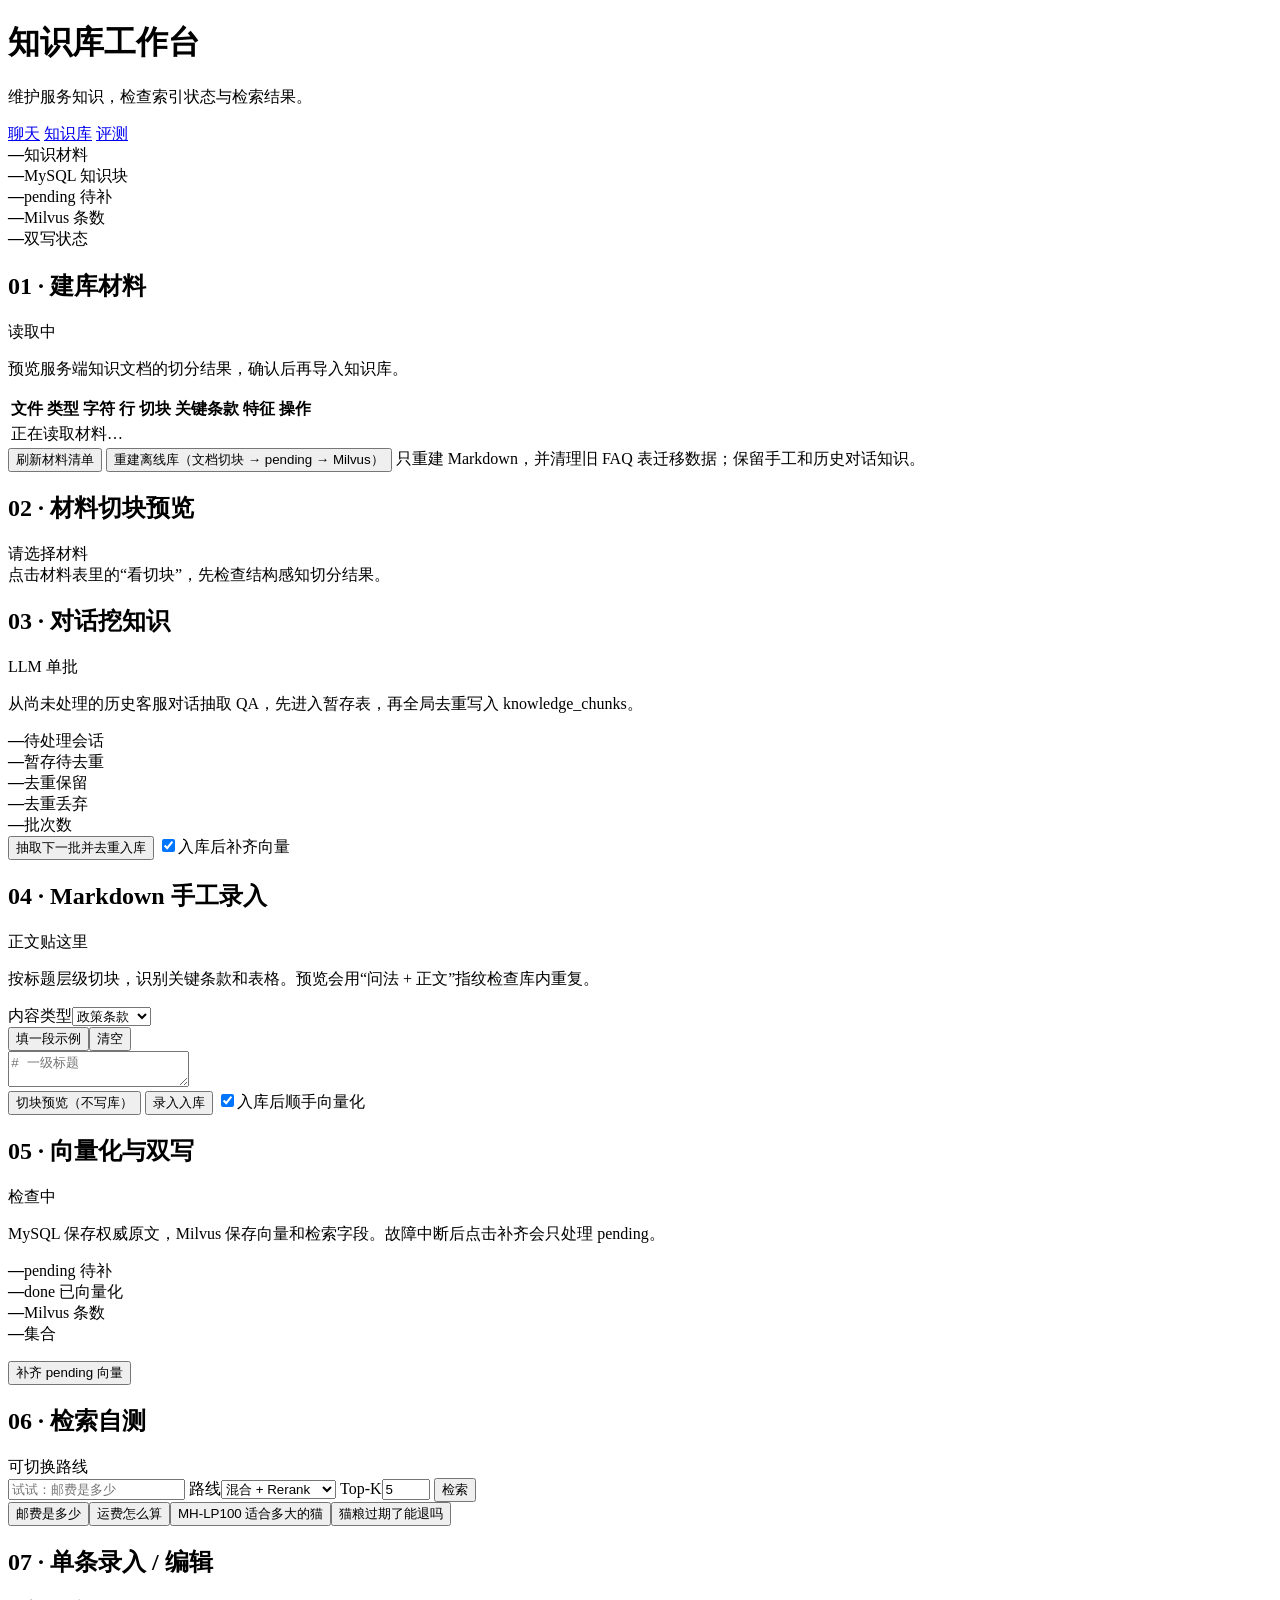
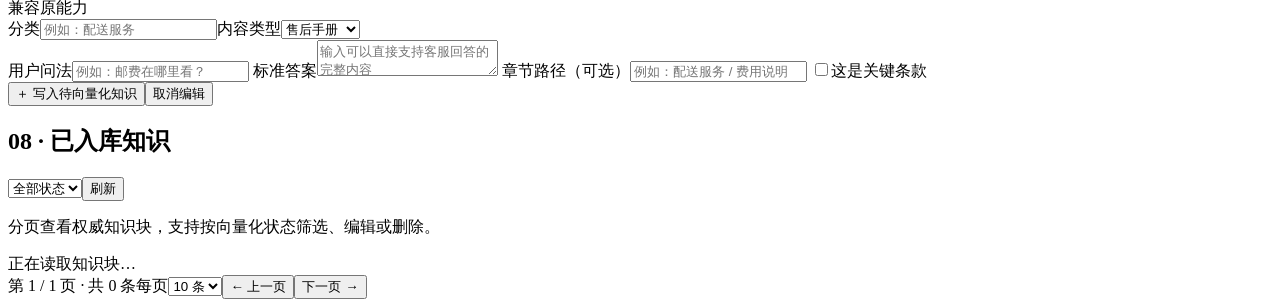
==== commit ccf9e88a: "feat(api,web): unify admin auth, lazy ASGI app, non-blocking routes and modular static assets" ====
--- a/app/static/kb.html
+++ b/app/static/kb.html
@@ -5,110 +5,8 @@
   <meta name="viewport" content="width=device-width, initial-scale=1">
   <title>PawHelp 知识库工作台</title>
   <link rel="stylesheet" href="/static/theme.css">
-  <style>
-    /* Knowledge workbench. Shell and tokens come from theme.css + console.css. */
-    h1, h2, h3, p { margin-top: 0; }
-    .header-actions:empty { display: none; }
-
-    /* Overview cards sit directly on the page background. */
-    .console-page .metrics { display: grid; grid-template-columns: repeat(5, minmax(0, 1fr)); gap: 20px; padding: 0; border: 0; background: transparent; box-shadow: none; }
-    .metric { min-width: 0; padding: 18px 20px; border: var(--line); background: var(--surface); box-shadow: var(--shadow-lg); transition: transform var(--ease), box-shadow var(--ease); }
-    .metric:hover { transform: translate(-2px, -2px); box-shadow: var(--shadow-pink); }
-    .metric:nth-child(2) { background: var(--lime-soft); }
-    .metric:nth-child(3) { background: var(--amber-soft); }
-    .metric:nth-child(4) { background: var(--sky-soft); }
-    .metric:nth-child(5) { background: var(--pink-soft); }
-    .metric strong { display: block; overflow-wrap: anywhere; font: 700 32px/1 var(--font-mono); letter-spacing: -.03em; }
-    .metric span { display: block; margin-top: 10px; font: 700 12px/1.5 var(--font-mono); letter-spacing: .04em; }
-
-    .panel-head { display: flex; align-items: center; justify-content: space-between; gap: 12px; margin-bottom: 16px; }
-    .console-page .panel-head h2 { margin: 0; }
-    .console-page .tag { padding: 2px 10px; border: var(--line); background: var(--amber-soft); font: 700 12px/1.6 var(--font-mono); }
-    .section-copy { color: var(--muted); font-size: 13px; line-height: 1.65; }
-
-    .preview-list, .chunk-list, .search-results { display: grid; gap: 12px; }
-    .preview-list { max-height: 640px; overflow-y: auto; padding: 0 8px 6px 0; }
-    .preview-card, .chunk-card, .result-card { padding: 14px 16px; border: var(--line); background: var(--surface); box-shadow: var(--shadow-sm); }
-    .preview-card.key { background: var(--amber-soft); }
-    .card-meta { display: flex; flex-wrap: wrap; gap: 6px; margin-bottom: 10px; }
-    .pill { display: inline-block; padding: 1px 8px; border: 2px solid var(--ink); background: var(--sky-soft); font: 700 12px/1.6 var(--font-mono); }
-    .pill.pending { background: var(--amber); }
-    .pill.done { background: var(--lime-soft); }
-    .card-title { margin-bottom: 6px; font-weight: 700; }
-    .card-answer { margin: 0; color: var(--text); font-size: 14px; line-height: 1.7; white-space: pre-wrap; }
-    .card-actions { display: flex; flex-wrap: wrap; gap: 10px; margin-top: 12px; }
-    .console-page .card-actions button { min-height: 34px; margin: 0; padding: 0 14px; }
-    .console-page button.danger { color: var(--danger); }
-
-    form { display: grid; gap: 14px; }
-    label { display: grid; gap: 6px; font-size: 13px; font-weight: 700; }
-    .console-page form input:not([type="checkbox"]), .console-page form textarea, .console-page form select { width: 100%; }
-    textarea { min-height: 100px; resize: vertical; }
-    .row { display: grid; grid-template-columns: 1fr 1fr; gap: 14px; }
-    .checkbox { display: flex; align-items: center; gap: 8px; }
-    .console-page .checkbox input { width: 18px; height: 18px; margin: 0; padding: 0; }
-    #markdownInput { min-height: 230px; font: 13px/1.6 var(--font-mono); }
-
-    .console-page .button.mint, .console-page button.mint { background: var(--lime); }
-    .console-page .button.blue, .console-page button.blue { background: var(--sky); }
-    /* One pink primary per form: the plain submit beside "切块预览" stays neutral. */
-    .console-page button[type="submit"]:not([class]) { background: var(--surface); }
-    .inline-actions { display: flex; flex-wrap: wrap; align-items: center; gap: 12px; margin-top: 16px; }
-    .row .inline-actions { align-self: end; margin-top: 0; }
-    .console-page .inline-actions button { margin: 0; }
-
-    .action-box { padding: 16px; border: 2px dashed var(--ink); background: var(--bg); }
-    .action-box p { margin-bottom: 12px; line-height: 1.6; }
-    .table-wrap { width: 100%; overflow-x: auto; }
-    .table-wrap:has(table) { border: var(--line); }
-    .table-wrap table { width: 100%; background: var(--surface); }
-    .console-page .table-wrap th, .console-page .table-wrap td { text-align: left; vertical-align: top; }
-    .console-page .table-wrap tbody tr:last-child td { border-bottom: 0; }
-    .table-wrap tbody tr:hover td { background: var(--sky-soft); }
-    td.number { text-align: right; font-family: var(--font-mono); font-variant-numeric: tabular-nums; }
-    .console-page td button { min-height: 32px; margin: 0; padding: 0 10px; font-size: 13px; }
-    .table-wrap tr.duplicate td { background: var(--pink-soft); }
-
-    .mini-metrics { display: flex; flex-wrap: wrap; gap: 12px; margin-top: 4px; }
-    .mini-metric { min-width: 136px; padding: 10px 14px; border: var(--line); background: var(--bg); }
-    .mini-metric strong { display: block; overflow-wrap: anywhere; font: 700 22px/1.3 var(--font-mono); }
-    .mini-metric span { color: var(--muted); font-size: 12px; font-weight: 700; }
-    .preview-summary { display: flex; flex-wrap: wrap; gap: 8px; margin: 14px 0; }
-
-    .search-controls { display: grid; grid-template-columns: minmax(320px, 1fr) 280px 150px auto; align-items: end; gap: 12px; }
-    .search-controls label { display: grid; grid-template-columns: auto minmax(0, 1fr); align-items: center; gap: 8px; white-space: nowrap; }
-    .search-controls label select { min-width: 200px; }
-    .search-controls label input[type="number"] { min-width: 72px; }
-    .console-page .search-controls button { min-height: 44px; margin: 0; }
-    .query-examples { display: flex; flex-wrap: wrap; gap: 8px; margin-top: 12px; }
-    .console-page .query-examples button { min-height: 32px; margin: 0; padding: 0 12px; background: var(--sky-soft); font-size: 13px; }
-    .search-meta { margin-top: 12px; font: 700 12px/1.6 var(--font-mono); }
-
-    .toolbar { display: flex; align-items: center; gap: 10px; }
-    .console-page .toolbar select { width: auto; min-width: 120px; }
-    .pagination { display: flex; align-items: center; justify-content: flex-end; flex-wrap: wrap; gap: 12px; margin-top: 16px; padding-top: 16px; border-top: 2px solid var(--rule); }
-    .console-page .pagination button { min-height: 38px; margin: 0; padding: 0 14px; }
-    .page-summary { margin-right: auto; font: 700 12px/1.6 var(--font-mono); }
-    .page-size { display: flex; align-items: center; gap: 8px; }
-    .console-page .page-size select { width: auto; min-width: 72px; padding: 6px 8px; }
-    .empty { padding: 24px; border: 2px dashed var(--ink); background: var(--bg); color: var(--muted); text-align: center; font-weight: 700; }
-
-    .toast { position: fixed; right: 24px; bottom: 24px; z-index: 40; max-width: min(440px, calc(100vw - 48px)); padding: 14px 18px; border: var(--line); background: var(--lime-soft); box-shadow: var(--shadow-lg); font-weight: 700; }
-    .toast.error { background: var(--pink-soft); color: var(--danger); box-shadow: var(--shadow-pink); }
-    .hidden { display: none !important; }
-
-    @media (max-width: 1100px) {
-      .console-page .metrics { grid-template-columns: repeat(3, minmax(0, 1fr)); }
-      .search-controls { grid-template-columns: 1fr 1fr; }
-    }
-    @media (max-width: 560px) {
-      .console-page .metrics { grid-template-columns: repeat(2, minmax(0, 1fr)); }
-      .row, .search-controls { grid-template-columns: 1fr; }
-      .pagination { justify-content: space-between; }
-      .page-summary { width: 100%; margin-right: 0; }
-    }
-  </style>
   <link rel="stylesheet" href="/static/navigation.css">
+  <link rel="stylesheet" href="/static/kb.css">
   <script src="/static/navigation.js" defer></script>
 </head>
 <body>
@@ -203,6 +101,7 @@
           <div class="mini-metric"><strong id="vectorMilvus">—</strong><span>Milvus 条数</span></div>
           <div class="mini-metric"><strong id="vectorCollection">—</strong><span>集合</span></div>
         </div>
+        <p id="calibrationDrift" class="section-copy calibration-drift hidden"></p>
         <div class="inline-actions"><button id="vectorizeButton" class="mint" type="button">补齐 pending 向量</button></div>
       </section>
 
@@ -216,7 +115,7 @@
         </form>
         <div class="query-examples"><button type="button">邮费是多少</button><button type="button">运费怎么算</button><button type="button">MH-LP100 适合多大的猫</button><button type="button">猫粮过期了能退吗</button></div>
         <div id="searchMeta" class="search-meta"></div>
-        <div id="searchResults" class="search-results" style="margin-top:16px"></div>
+        <div id="searchResults" class="search-results"></div>
       </section>
 
       <section id="manualEditor" class="panel">
@@ -232,7 +131,8 @@
       </section>
 
       <section class="panel">
-        <div class="panel-head"><h2>08 · 已入库知识</h2><div class="toolbar"><select id="statusFilter" aria-label="向量化状态筛选"><option value="">全部状态</option><option value="pending">pending</option><option value="done">done</option></select><button id="refreshChunks" type="button">刷新</button></div></div>
+        <div class="panel-head"><h2>08 · 已入库知识</h2><div class="toolbar"><select id="statusFilter" aria-label="向量化状态筛选"><option value="">全部状态</option><option value="pending">pending</option><option value="done">done</option><option value="failed">failed</option></select><button id="refreshChunks" type="button">刷新</button></div></div>
+        <p class="section-copy">分页查看权威知识块，支持按向量化状态筛选、编辑或删除。</p>
         <div id="chunkList" class="chunk-list"><div class="empty">正在读取知识块…</div></div>
         <div class="pagination" aria-label="已入库知识分页"><span id="pageSummary" class="page-summary" aria-live="polite">第 1 / 1 页 · 共 0 条</span><label class="page-size">每页<select id="pageSize" aria-label="每页显示条数"><option value="10">10 条</option><option value="20">20 条</option><option value="50">50 条</option></select></label><button id="prevPage" type="button">← 上一页</button><button id="nextPage" type="button">下一页 →</button></div>
       </section>
@@ -241,509 +141,7 @@
 
   <div id="toast" class="toast hidden" role="status"></div>
 
-  <script>
-    const materialList = document.querySelector("#materialList");
-    const previewList = document.querySelector("#previewList");
-    const previewCount = document.querySelector("#previewCount");
-    const chunkList = document.querySelector("#chunkList");
-    const searchResults = document.querySelector("#searchResults");
-    const searchMeta = document.querySelector("#searchMeta");
-    const markdownSummary = document.querySelector("#markdownSummary");
-    const markdownPreview = document.querySelector("#markdownPreview");
-    const statusFilter = document.querySelector("#statusFilter");
-    const pageSize = document.querySelector("#pageSize");
-    const pageSummary = document.querySelector("#pageSummary");
-    const prevPage = document.querySelector("#prevPage");
-    const nextPage = document.querySelector("#nextPage");
-    const toast = document.querySelector("#toast");
-    let chunks = [];
-    let chunkPage = 1;
-    let chunkTotalPages = 1;
-    let editingId = null;
-    let toastTimer = null;
-
-    function showToast(message, error = false) {
-      clearTimeout(toastTimer);
-      toast.textContent = message;
-      toast.classList.toggle("error", error);
-      toast.classList.remove("hidden");
-      toastTimer = setTimeout(() => toast.classList.add("hidden"), 4200);
-    }
-
-    async function api(path, options = {}) {
-      const response = await fetch(path, {
-        headers: { "Content-Type": "application/json", ...(options.headers || {}) },
-        ...options,
-      });
-      let payload = null;
-      try { payload = await response.json(); } catch (_) { /* keep null */ }
-      if (!response.ok) {
-        const detail = payload?.detail;
-        throw new Error(typeof detail === "string" ? detail : detail?.message || "请求失败");
-      }
-      return payload;
-    }
-
-    function empty(target, message) {
-      target.replaceChildren(Object.assign(document.createElement("div"), { className: "empty", textContent: message }));
-    }
-
-    function tableMessage(target, message, colspan) {
-      const row = document.createElement("tr");
-      const cell = document.createElement("td");
-      cell.colSpan = colspan;
-      cell.textContent = message;
-      row.append(cell);
-      target.replaceChildren(row);
-    }
-
-    function pill(text, className = "") {
-      const item = document.createElement("span");
-      item.className = `pill ${className}`.trim();
-      item.textContent = text;
-      return item;
-    }
-
-    function renderKnowledgeCard(row, kind = "chunk-card", editable = false) {
-      const card = document.createElement("article");
-      card.className = kind;
-      const meta = document.createElement("div");
-      meta.className = "card-meta";
-      if (row.id) meta.append(pill(`#${row.id}`));
-      meta.append(pill(row.category || "未分类"));
-      if (row.content_type) meta.append(pill(row.content_type));
-      if (row.source_kind) meta.append(pill(row.source_kind));
-      if (row.vectorize_status) meta.append(pill(row.vectorize_status, row.vectorize_status));
-      if (row.is_key_clause) meta.append(pill("关键条款", "pending"));
-      if (typeof row.score === "number") meta.append(pill(`score ${row.score.toFixed(4)}`, "done"));
-      const title = document.createElement("div");
-      title.className = "card-title";
-      title.textContent = row.questions;
-      const answer = document.createElement("p");
-      answer.className = "card-answer";
-      answer.textContent = row.answer;
-      card.append(meta, title, answer);
-      if (editable && row.id) {
-        const actions = document.createElement("div");
-        actions.className = "card-actions";
-        const edit = document.createElement("button");
-        edit.type = "button";
-        edit.textContent = "编辑";
-        edit.addEventListener("click", () => startEdit(row));
-        const remove = document.createElement("button");
-        remove.type = "button";
-        remove.className = "danger";
-        remove.textContent = "删除";
-        remove.addEventListener("click", () => deleteChunk(row));
-        actions.append(edit, remove);
-        card.append(actions);
-      }
-      return card;
-    }
-
-    function resetManualForm() {
-      const form = document.querySelector("#manualForm");
-      form.reset();
-      editingId = null;
-      document.querySelector("#manualSubmit").textContent = "＋ 写入待向量化知识";
-      document.querySelector("#cancelEdit").classList.add("hidden");
-    }
-
-    function startEdit(row) {
-      const form = document.querySelector("#manualForm");
-      editingId = row.id;
-      form.elements.category.value = row.category || "";
-      form.elements.content_type.value = row.content_type || "manual";
-      form.elements.questions.value = row.questions || "";
-      form.elements.answer.value = row.answer || "";
-      form.elements.section_path.value = row.section_path || "";
-      form.elements.is_key_clause.checked = Boolean(row.is_key_clause);
-      document.querySelector("#manualSubmit").textContent = `保存并更新向量 #${row.id}`;
-      document.querySelector("#cancelEdit").classList.remove("hidden");
-      form.scrollIntoView({ behavior: "smooth", block: "center" });
-    }
-
-    async function deleteChunk(row) {
-      if (!confirm(`确定删除知识 #${row.id}？MySQL 原文和 Milvus 向量都会删除。`)) return;
-      try {
-        await api(`/v1/knowledge/chunks/${row.id}`, { method: "DELETE" });
-        if (editingId === row.id) resetManualForm();
-        showToast(`知识 #${row.id} 已删除`);
-        await loadChunks();
-        await loadOverview();
-      } catch (error) {
-        showToast(error.message, true);
-      }
-    }
-
-    async function loadMaterials() {
-      try {
-        const materials = await api("/v1/knowledge/materials");
-        document.querySelector("#materialCount").textContent = materials.length;
-        document.querySelector("#materialSummary").textContent = `${materials.length} 份材料 / 共 ${materials.reduce((sum, row) => sum + row.chunk_count, 0)} 块`;
-        materialList.replaceChildren();
-        if (!materials.length) return tableMessage(materialList, "knowledge/ 下还没有支持的 Markdown 材料。", 8);
-        materials.forEach((material) => {
-          const row = document.createElement("tr");
-          const values = [
-            material.path,
-            material.content_type,
-            String(material.character_count),
-            String(material.line_count),
-            String(material.chunk_count),
-            String(material.key_clause_count),
-            material.table_chunk_count ? `表格块 ${material.table_chunk_count}` : `${material.chunk_count} 节`,
-          ];
-          values.forEach((value, index) => {
-            const cell = document.createElement("td");
-            cell.textContent = value;
-            if ([2, 3, 4, 5].includes(index)) cell.className = "number";
-            row.append(cell);
-          });
-          const action = document.createElement("td");
-          const button = document.createElement("button");
-          button.type = "button";
-          button.textContent = "看切块";
-          button.addEventListener("click", () => previewMaterial(material.path));
-          action.append(button);
-          row.append(action);
-          materialList.append(row);
-        });
-      } catch (error) {
-        tableMessage(materialList, error.message, 8);
-        showToast(error.message, true);
-      }
-    }
-
-    async function previewMaterial(path) {
-      empty(previewList, "正在进行结构感知切块…");
-      try {
-        const drafts = await api("/v1/knowledge/preview", {
-          method: "POST",
-          body: JSON.stringify({ path }),
-        });
-        previewCount.textContent = `${drafts.length} 个知识块`;
-        previewList.replaceChildren();
-        if (!drafts.length) return empty(previewList, "这个材料没有生成知识块。");
-        drafts.forEach((draft) => {
-          const card = renderKnowledgeCard(draft, "preview-card");
-          if (draft.is_key_clause) card.classList.add("key");
-          previewList.append(card);
-        });
-      } catch (error) {
-        empty(previewList, error.message);
-        showToast(error.message, true);
-      }
-    }
-
-    async function loadOverview() {
-      try {
-        const result = await api("/v1/knowledge/overview");
-        document.querySelector("#materialCount").textContent = result.materials;
-        document.querySelector("#chunkCount").textContent = result.mysql_total;
-        document.querySelector("#pendingCount").textContent = result.pending_total;
-        document.querySelector("#milvusCount").textContent = result.milvus_total ?? "不可用";
-        const state = result.dual_write_consistent === null ? "无法检查" : result.dual_write_consistent ? "一致" : "需补齐";
-        document.querySelector("#consistencyCount").textContent = state;
-        document.querySelector("#vectorPending").textContent = result.pending_total;
-        document.querySelector("#vectorDone").textContent = result.done_total;
-        document.querySelector("#vectorMilvus").textContent = result.milvus_total ?? "—";
-        document.querySelector("#vectorCollection").textContent = result.milvus_collection;
-        document.querySelector("#dualWriteTag").textContent = `双写 ${state}`;
-      } catch (error) {
-        showToast(error.message, true);
-      }
-    }
-
-    async function loadMiningStats() {
-      try {
-        const result = await api("/v1/knowledge/mining/stats");
-        document.querySelector("#miningUnprocessed").textContent = result.unprocessed_conversations;
-        document.querySelector("#miningExtracted").textContent = result.extracted;
-        document.querySelector("#miningKept").textContent = result.kept;
-        document.querySelector("#miningDiscarded").textContent = result.discarded;
-        document.querySelector("#miningBatches").textContent = result.batches;
-      } catch (error) {
-        showToast(error.message, true);
-      }
-    }
-
-    function markdownPayload() {
-      const form = document.querySelector("#markdownForm");
-      const values = new FormData(form);
-      return {
-        markdown: values.get("markdown"),
-        content_type: values.get("content_type"),
-        vectorize_after: values.get("vectorize_after") === "on",
-      };
-    }
-
-    function renderMarkdownPreview(result) {
-      markdownSummary.replaceChildren(
-        pill(`共 ${result.total} 块 / ${result.total} 节`),
-        pill(`表格块 ${result.table_block_count}`),
-        pill(`关键条款 ${result.key_clause_count}`, result.key_clause_count ? "pending" : ""),
-        pill(`重复 ${result.duplicate_count}`, result.duplicate_count ? "pending" : "done"),
-        pill(`可入库 ${result.ingestible_count}`, "done"),
-      );
-      if (!result.items.length) return empty(markdownPreview, "没有生成可入库的知识块。");
-      const table = document.createElement("table");
-      const head = document.createElement("thead");
-      const headRow = document.createElement("tr");
-      ["#", "节（section_path）", "问法 questions", "正文 answer", "字数", "标记"].forEach((text) => {
-        const cell = document.createElement("th");
-        cell.textContent = text;
-        headRow.append(cell);
-      });
-      head.append(headRow);
-      const body = document.createElement("tbody");
-      result.items.forEach((item, index) => {
-        const row = document.createElement("tr");
-        if (item.duplicate) row.className = "duplicate";
-        const marks = [
-          item.is_key_clause ? "关键条款" : "",
-          item.is_table_block ? "表格块" : "",
-          item.duplicate ? "重复，跳过" : "可入库",
-        ].filter(Boolean).join(" · ");
-        [String(index + 1), item.section_path || "未标章节", item.questions, item.answer, String(item.answer.length), marks].forEach((value, cellIndex) => {
-          const cell = document.createElement("td");
-          cell.textContent = value;
-          if ([0, 4].includes(cellIndex)) cell.className = "number";
-          row.append(cell);
-        });
-        body.append(row);
-      });
-      table.append(head, body);
-      markdownPreview.replaceChildren(table);
-    }
-
-    async function previewManualMarkdown() {
-      const payload = markdownPayload();
-      if (!String(payload.markdown || "").trim()) return showToast("请先粘贴 Markdown 正文", true);
-      empty(markdownPreview, "正在切块并检查重复…");
-      try {
-        const result = await api("/v1/knowledge/preview-markdown", {
-          method: "POST",
-          body: JSON.stringify(payload),
-        });
-        renderMarkdownPreview(result);
-      } catch (error) {
-        empty(markdownPreview, error.message);
-        showToast(error.message, true);
-      }
-    }
-
-    function renderChunks() {
-      chunkList.replaceChildren();
-      if (!chunks.length) return empty(chunkList, "当前筛选条件下没有知识块。");
-      chunks.forEach((row) => chunkList.append(renderKnowledgeCard(row, "chunk-card", true)));
-    }
-
-    async function loadChunks(requestedPage = chunkPage) {
-      try {
-        const params = new URLSearchParams({
-          page: String(requestedPage),
-          page_size: pageSize.value,
-        });
-        if (statusFilter.value) params.set("status", statusFilter.value);
-        const result = await api(`/v1/knowledge/chunks?${params}`);
-        if (requestedPage > result.total_pages) {
-          await loadChunks(result.total_pages);
-          return;
-        }
-        chunks = result.items;
-        chunkPage = result.page;
-        chunkTotalPages = result.total_pages;
-        document.querySelector("#chunkCount").textContent = result.all_total;
-        document.querySelector("#pendingCount").textContent = result.pending_total;
-        document.querySelector("#vectorDone").textContent = result.done_total;
-        document.querySelector("#vectorPending").textContent = result.pending_total;
-        pageSummary.textContent = `第 ${chunkPage} / ${chunkTotalPages} 页 · 共 ${result.total} 条`;
-        prevPage.disabled = chunkPage <= 1;
-        nextPage.disabled = chunkPage >= chunkTotalPages;
-        renderChunks();
-      } catch (error) {
-        empty(chunkList, error.message);
-        showToast(error.message, true);
-      }
-    }
-
-    document.querySelector("#manualForm").addEventListener("submit", async (event) => {
-      event.preventDefault();
-      const form = event.currentTarget;
-      const submit = form.querySelector("button[type=submit]");
-      const values = new FormData(form);
-      submit.disabled = true;
-      try {
-        const target = editingId ? `/v1/knowledge/chunks/${editingId}` : "/v1/knowledge/chunks";
-        const method = editingId ? "PUT" : "POST";
-        const row = await api(target, {
-          method,
-          body: JSON.stringify({
-            category: values.get("category"),
-            questions: values.get("questions"),
-            answer: values.get("answer"),
-            section_path: values.get("section_path") || null,
-            content_type: values.get("content_type"),
-            is_key_clause: values.get("is_key_clause") === "on",
-          }),
-        });
-        const wasEditing = editingId !== null;
-        resetManualForm();
-        showToast(wasEditing ? `知识 #${row.id} 已更新并重新向量化` : `知识 #${row.id} 已写入，状态为 pending`);
-        await loadChunks(wasEditing ? chunkPage : 1);
-        await loadOverview();
-      } catch (error) {
-        showToast(error.message, true);
-      } finally {
-        submit.disabled = false;
-      }
-    });
-
-    document.querySelector("#cancelEdit").addEventListener("click", resetManualForm);
-
-    document.querySelector("#fillMarkdownExample").addEventListener("click", () => {
-      document.querySelector("#markdownInput").value = "# 发票与开票\n\n## 开票时效\n\n订单完成后 30 天内可申请开票，平台在收到申请后 3 个工作日内开出电子发票。\n\n> [!IMPORTANT]\n> 超过申请期限请联系人工客服处理。\n\n## 可开票类型\n\n| 类型 | 开票内容 |\n|---|---|\n| 电子普票 | 商品明细或办公用品 |\n| 电子专票 | 需补齐纳税人识别号 |";
-    });
-    document.querySelector("#clearMarkdown").addEventListener("click", () => {
-      document.querySelector("#markdownForm").reset();
-      markdownSummary.replaceChildren();
-      markdownPreview.replaceChildren();
-    });
-    document.querySelector("#previewMarkdown").addEventListener("click", previewManualMarkdown);
-    document.querySelector("#markdownForm").addEventListener("submit", async (event) => {
-      event.preventDefault();
-      const button = document.querySelector("#ingestMarkdown");
-      const payload = markdownPayload();
-      button.disabled = true;
-      button.textContent = "正在查重并入库…";
-      try {
-        const result = await api("/v1/knowledge/ingest-markdown", {
-          method: "POST",
-          body: JSON.stringify(payload),
-        });
-        showToast(`入库 ${result.inserted} 块，跳过重复 ${result.skipped_duplicates} 块，向量化 ${result.vectorized} 块`);
-        await previewManualMarkdown();
-        await loadChunks(1);
-        await loadOverview();
-      } catch (error) {
-        showToast(error.message, true);
-      } finally {
-        button.disabled = false;
-        button.textContent = "录入入库";
-      }
-    });
-
-    document.querySelector("#mineConversationsButton").addEventListener("click", async (event) => {
-      if (!confirm("该操作会调用当前配置的上游模型抽取一批历史对话，是否继续？")) return;
-      const button = event.currentTarget;
-      button.disabled = true;
-      button.textContent = "正在抽取、去重并入库…";
-      try {
-        const result = await api("/v1/knowledge/mining/run", {
-          method: "POST",
-          body: JSON.stringify({
-            confirm_external_model_usage: true,
-            vectorize_after: document.querySelector("#mineVectorize").checked,
-          }),
-        });
-        showToast(`处理 ${result.conversations} 个会话，抽取 ${result.extracted} 条，保留 ${result.kept} 条，丢弃 ${result.discarded} 条，向量化 ${result.vectorized} 条`);
-        await loadMiningStats();
-        await loadChunks(1);
-        await loadOverview();
-      } catch (error) {
-        showToast(error.message, true);
-      } finally {
-        button.disabled = false;
-        button.textContent = "抽取下一批并去重入库";
-      }
-    });
-
-    document.querySelector("#syncMaterialsButton").addEventListener("click", async (event) => {
-      if (!confirm("确定用服务器上当前的 Markdown 重新同步知识库？旧 FAQ 表迁移数据会被清理，手工知识和历史对话知识会保留。")) return;
-      const button = event.currentTarget;
-      button.disabled = true;
-      button.textContent = "正在切块、同步并生成向量…";
-      try {
-        const result = await api("/v1/knowledge/sync-materials", { method: "POST", body: "{}" });
-        showToast(`同步完成：替换 ${result.replaced} 条，写入 ${result.ingested} 条，向量化 ${result.vectorized} 条`);
-        await loadChunks();
-        await loadOverview();
-        await loadMaterials();
-      } catch (error) {
-        showToast(error.message, true);
-      } finally {
-        button.disabled = false;
-        button.textContent = "重建离线库（文档切块 → pending → Milvus）";
-      }
-    });
-
-    document.querySelector("#vectorizeButton").addEventListener("click", async (event) => {
-      const button = event.currentTarget;
-      button.disabled = true;
-      button.textContent = "正在加载模型并写入 Milvus…";
-      try {
-        const result = await api("/v1/knowledge/vectorize-pending", { method: "POST", body: "{}" });
-        showToast(result.vectorized ? `已补齐 ${result.vectorized} 个知识向量` : "没有需要补齐的 pending 知识");
-        await loadChunks();
-        await loadOverview();
-      } catch (error) {
-        showToast(error.message, true);
-      } finally {
-        button.disabled = false;
-        button.textContent = "补齐 pending 向量";
-      }
-    });
-
-    document.querySelector("#searchForm").addEventListener("submit", async (event) => {
-      event.preventDefault();
-      const form = event.currentTarget;
-      const button = form.querySelector("button");
-      const values = new FormData(form);
-      const query = values.get("query");
-      button.disabled = true;
-      searchMeta.textContent = "正在执行检索…";
-      empty(searchResults, "正在检索并从 MySQL 回表…");
-      try {
-        const result = await api("/v1/knowledge/search", {
-          method: "POST",
-          body: JSON.stringify({
-            query,
-            strategy: values.get("strategy"),
-            top_k: Number(values.get("top_k")),
-          }),
-        });
-        const synonyms = result.synonyms.length ? ` · 扩展：${result.synonyms.join("、")}` : "";
-        searchMeta.textContent = `路线 ${result.strategy} · 标准问法：${result.normalized_query}${synonyms} · ${result.confident ? "证据置信度通过" : "证据置信度不足"}`;
-        searchResults.replaceChildren();
-        if (!result.matches.length) return empty(searchResults, "没有达到相似度阈值的结果。");
-        result.matches.forEach((row) => searchResults.append(renderKnowledgeCard(row, "result-card")));
-      } catch (error) {
-        empty(searchResults, error.message);
-        showToast(error.message, true);
-      } finally {
-        button.disabled = false;
-      }
-    });
-
-    document.querySelectorAll(".query-examples button").forEach((button) => {
-      button.addEventListener("click", () => {
-        const form = document.querySelector("#searchForm");
-        form.elements.query.value = button.textContent;
-        form.requestSubmit();
-      });
-    });
-
-    statusFilter.addEventListener("change", () => loadChunks(1));
-    pageSize.addEventListener("change", () => loadChunks(1));
-    prevPage.addEventListener("click", () => loadChunks(chunkPage - 1));
-    nextPage.addEventListener("click", () => loadChunks(chunkPage + 1));
-    document.querySelector("#refreshChunks").addEventListener("click", () => loadChunks());
-    document.querySelector("#refreshMaterials").addEventListener("click", loadMaterials);
-    loadMaterials();
-    loadOverview();
-    loadMiningStats();
-    loadChunks();
-  </script>
+  <script src="/static/operations-base.js"></script>
+  <script src="/static/kb.js"></script>
 </body>
 </html>
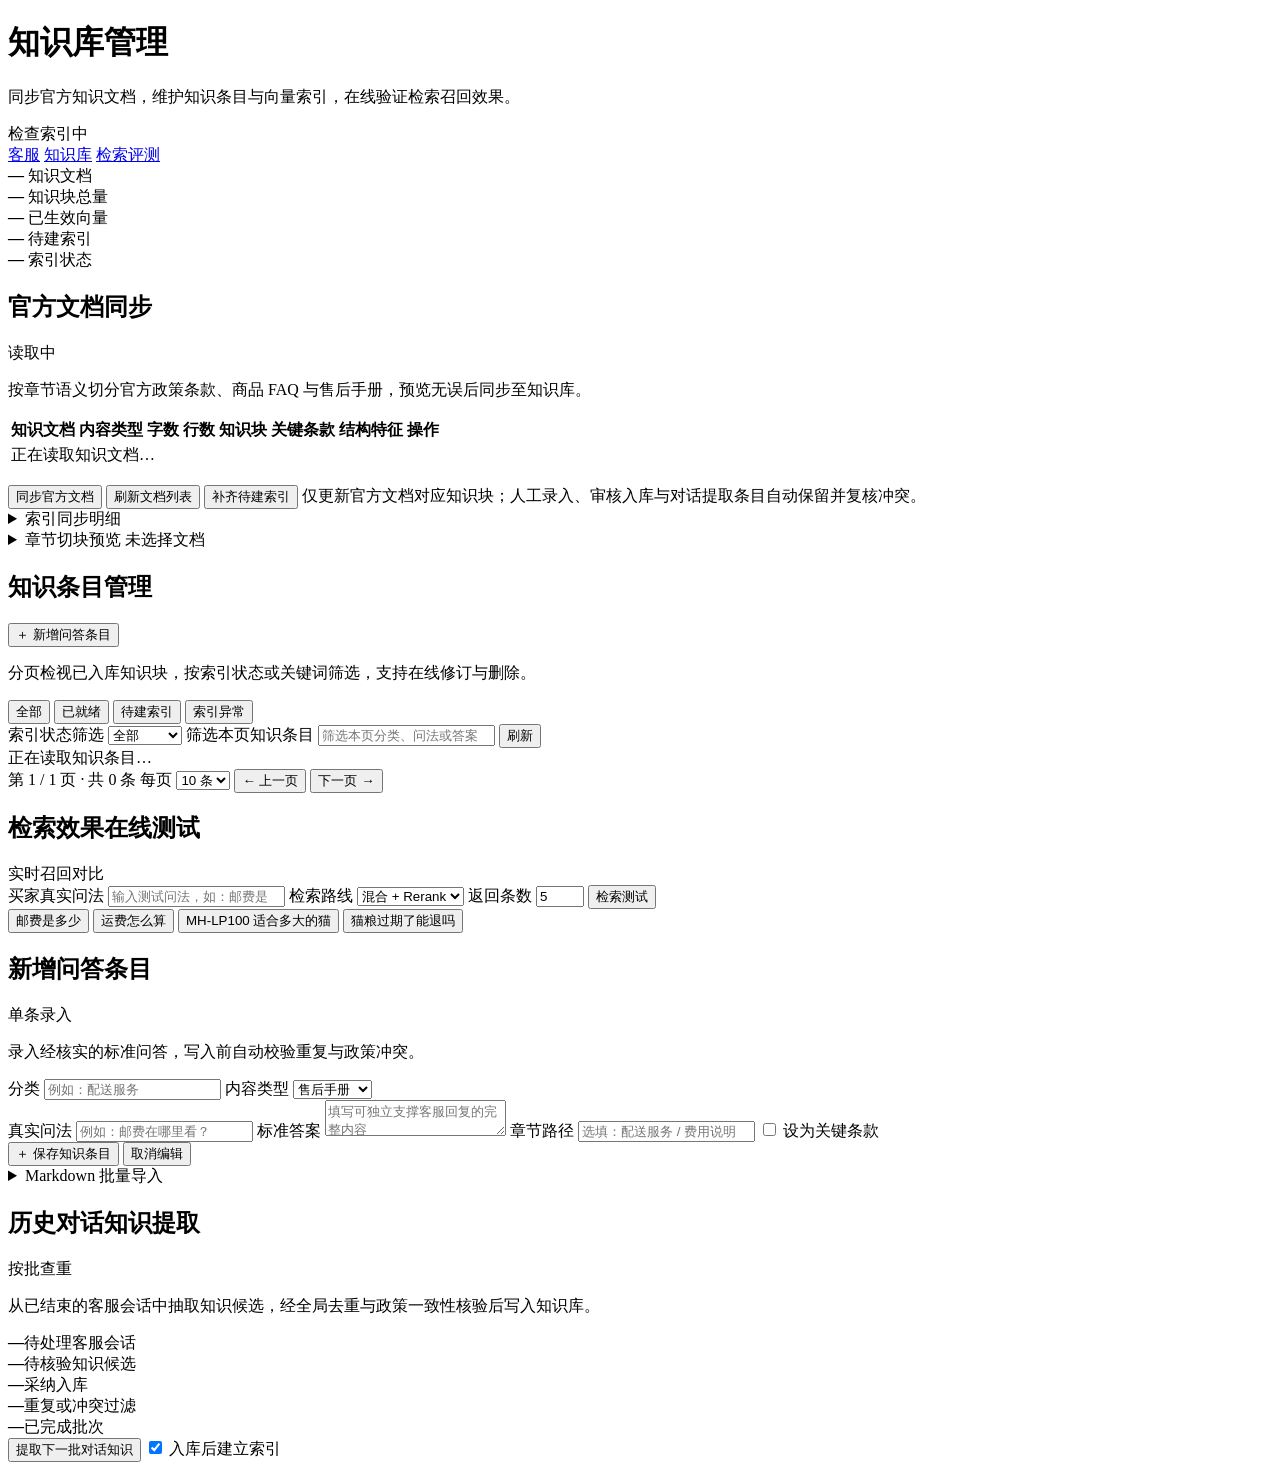
==== commit 078854e6: "feat(ops): polish kb, review, topics consoles and customer service tone" ====
--- a/app/static/kb.html
+++ b/app/static/kb.html
@@ -3,7 +3,7 @@
 <head>
   <meta charset="utf-8">
   <meta name="viewport" content="width=device-width, initial-scale=1">
-  <title>PawHelp 知识库工作台</title>
+  <title>知识库管理 · PawHelp</title>
   <link rel="stylesheet" href="/static/theme.css">
   <link rel="stylesheet" href="/static/navigation.css">
   <link rel="stylesheet" href="/static/kb.css">
@@ -14,132 +14,294 @@
     <header>
       <div class="brand">
         <div>
-          <h1>知识库工作台</h1>
-          <p class="subtitle">维护服务知识，检查索引状态与检索结果。</p>
+          <h1>知识库管理</h1>
+          <p class="subtitle">同步官方知识文档，维护知识条目与向量索引，在线验证检索召回效果。</p>
         </div>
       </div>
       <div class="header-actions">
+        <span id="dualWriteTag" class="tag tag-amber">检查索引中</span>
         <nav class="page-nav" aria-label="全局页面导航" data-app-navigation>
-          <a href="/">聊天</a>
+          <a href="/">客服</a>
           <a href="/kb" aria-current="page">知识库</a>
-          <a href="/rag-eval">评测</a>
+          <a href="/rag-eval">检索评测</a>
         </nav>
       </div>
     </header>
 
     <section class="metrics" aria-label="知识库概览">
-      <div class="metric"><strong id="materialCount">—</strong><span>知识材料</span></div>
-      <div class="metric"><strong id="chunkCount">—</strong><span>MySQL 知识块</span></div>
-      <div class="metric"><strong id="pendingCount">—</strong><span>pending 待补</span></div>
-      <div class="metric"><strong id="milvusCount">—</strong><span>Milvus 条数</span></div>
-      <div class="metric"><strong id="consistencyCount">—</strong><span>双写状态</span></div>
+      <div class="metric metric-spotlight">
+        <strong id="materialCount">—</strong>
+        <span>知识文档</span>
+      </div>
+      <div class="metric">
+        <strong id="chunkCount">—</strong>
+        <span>知识块总量</span>
+      </div>
+      <div class="metric">
+        <strong id="milvusCount">—</strong>
+        <span>已生效向量</span>
+      </div>
+      <div class="metric">
+        <strong id="pendingCount">—</strong>
+        <span>待建索引</span>
+      </div>
+      <div class="metric">
+        <strong id="consistencyCount" class="metric-status">—</strong>
+        <span>索引状态</span>
+      </div>
     </section>
 
     <div class="full-stack">
-      <section class="panel">
-        <div class="panel-head"><h2>01 · 建库材料</h2><span id="materialSummary" class="tag">读取中</span></div>
-        <p class="section-copy">预览服务端知识文档的切分结果，确认后再导入知识库。</p>
-        <div class="table-wrap">
+      <section class="panel" aria-labelledby="officialDocsHeading">
+        <div class="panel-head">
+          <h2 id="officialDocsHeading">官方文档同步</h2>
+          <span id="materialSummary" class="tag tag-sky">读取中</span>
+        </div>
+        <p class="section-copy">按章节语义切分官方政策条款、商品 FAQ 与售后手册，预览无误后同步至知识库。</p>
+
+        <div class="table-wrap" tabindex="0" role="region" aria-labelledby="officialDocsHeading">
           <table>
-            <thead><tr><th>文件</th><th>类型</th><th>字符</th><th>行</th><th>切块</th><th>关键条款</th><th>特征</th><th>操作</th></tr></thead>
-            <tbody id="materialList"><tr><td colspan="8">正在读取材料…</td></tr></tbody>
+            <thead>
+              <tr>
+                <th scope="col">知识文档</th>
+                <th scope="col">内容类型</th>
+                <th scope="col" class="num-col">字数</th>
+                <th scope="col" class="num-col">行数</th>
+                <th scope="col" class="num-col">知识块</th>
+                <th scope="col" class="num-col">关键条款</th>
+                <th scope="col">结构特征</th>
+                <th scope="col">操作</th>
+              </tr>
+            </thead>
+            <tbody id="materialList">
+              <tr><td colspan="8">正在读取知识文档…</td></tr>
+            </tbody>
           </table>
         </div>
+
+        <p id="calibrationDrift" class="callout-strip warning hidden" role="status"></p>
+
         <div class="inline-actions">
-          <button id="refreshMaterials" type="button">刷新材料清单</button>
-          <button id="syncMaterialsButton" class="coral" type="button">重建离线库（文档切块 → pending → Milvus）</button>
-          <span class="section-copy">只重建 Markdown，并清理旧 FAQ 表迁移数据；保留手工和历史对话知识。</span>
-        </div>
+          <button id="syncMaterialsButton" class="coral" type="button">同步官方文档</button>
+          <button id="refreshMaterials" type="button">刷新文档列表</button>
+          <button id="vectorizeButton" class="mint" type="button">补齐待建索引</button>
+          <span class="section-copy">仅更新官方文档对应知识块；人工录入、审核入库与对话提取条目自动保留并复核冲突。</span>
+        </div>
+
+        <details class="sub-drawer">
+          <summary><span>索引同步明细</span></summary>
+          <div class="mini-metrics">
+            <div class="mini-metric"><strong id="vectorDone">—</strong><span>已就绪</span></div>
+            <div class="mini-metric"><strong id="vectorPending">—</strong><span>待建索引</span></div>
+            <div class="mini-metric"><strong id="vectorMilvus">—</strong><span>在线向量数</span></div>
+            <div class="mini-metric"><strong id="vectorCollection">—</strong><span>索引集合</span></div>
+          </div>
+        </details>
+
+        <details id="previewDrawer" class="sub-drawer">
+          <summary>
+            <span>章节切块预览</span>
+            <span id="previewCount" class="tag">未选择文档</span>
+          </summary>
+          <div id="previewList" class="preview-list">
+            <div class="empty">点击上方表格中的“预览切块”，核对各章节切分边界与关键条款标记。</div>
+          </div>
+        </details>
       </section>
 
-      <section class="panel">
-        <div class="panel-head"><h2>02 · 材料切块预览</h2><span id="previewCount" class="tag">请选择材料</span></div>
-        <div id="previewList" class="preview-list"><div class="empty">点击材料表里的“看切块”，先检查结构感知切分结果。</div></div>
+      <section class="panel" aria-labelledby="chunkManagerHeading">
+        <div class="panel-head">
+          <h2 id="chunkManagerHeading">知识条目管理</h2>
+          <button id="jumpToCreate" class="coral" type="button">＋ 新增问答条目</button>
+        </div>
+        <p class="section-copy">分页检视已入库知识块，按索引状态或关键词筛选，支持在线修订与删除。</p>
+
+        <search class="filter-bar" aria-label="知识条目筛选工具栏">
+          <div class="segmented-toolbar" role="toolbar" focusgroup="toolbar wrap" aria-label="索引状态筛选">
+            <div class="segmented-group" role="group" aria-label="按索引状态筛选">
+              <button type="button" data-chunk-status="" aria-pressed="true">全部</button>
+              <button type="button" data-chunk-status="done" aria-pressed="false">已就绪</button>
+              <button type="button" data-chunk-status="pending" aria-pressed="false">待建索引</button>
+              <button type="button" data-chunk-status="failed" aria-pressed="false">索引异常</button>
+            </div>
+          </div>
+          <div class="filter-controls">
+            <label class="sr-only" for="statusFilter">索引状态筛选</label>
+            <select id="statusFilter" class="sr-only" tabindex="-1" aria-hidden="true">
+              <option value="">全部</option>
+              <option value="done">已就绪</option>
+              <option value="pending">待建索引</option>
+              <option value="failed">索引异常</option>
+            </select>
+            <label class="search-input-wrap" for="chunkKeyword">
+              <span class="sr-only">筛选本页知识条目</span>
+              <input id="chunkKeyword" type="search" autocorrect="off" autocapitalize="none" spellcheck="false" placeholder="筛选本页分类、问法或答案…">
+            </label>
+            <button id="refreshChunks" type="button">刷新</button>
+          </div>
+        </search>
+
+        <div id="chunkList" class="chunk-list">
+          <div class="empty">正在读取知识条目…</div>
+        </div>
+
+        <div class="pagination" aria-label="知识条目分页">
+          <span id="pageSummary" class="page-summary" aria-live="polite">第 1 / 1 页 · 共 0 条</span>
+          <label class="page-size" for="pageSize">每页
+            <select id="pageSize">
+              <option value="10">10 条</option>
+              <option value="20">20 条</option>
+              <option value="50">50 条</option>
+            </select>
+          </label>
+          <button id="prevPage" type="button">← 上一页</button>
+          <button id="nextPage" type="button">下一页 →</button>
+        </div>
       </section>
 
-      <section class="panel">
-        <div class="panel-head"><h2>03 · 对话挖知识</h2><span class="tag">LLM 单批</span></div>
-        <p class="section-copy">从尚未处理的历史客服对话抽取 QA，先进入暂存表，再全局去重写入 knowledge_chunks。</p>
-        <div class="mini-metrics">
-          <div class="mini-metric"><strong id="miningUnprocessed">—</strong><span>待处理会话</span></div>
-          <div class="mini-metric"><strong id="miningExtracted">—</strong><span>暂存待去重</span></div>
-          <div class="mini-metric"><strong id="miningKept">—</strong><span>去重保留</span></div>
-          <div class="mini-metric"><strong id="miningDiscarded">—</strong><span>去重丢弃</span></div>
-          <div class="mini-metric"><strong id="miningBatches">—</strong><span>批次数</span></div>
-        </div>
-        <div class="inline-actions">
-          <button id="mineConversationsButton" class="coral" type="button">抽取下一批并去重入库</button>
-          <label class="checkbox"><input id="mineVectorize" type="checkbox" checked>入库后补齐向量</label>
-        </div>
-      </section>
-
-      <section class="panel">
-        <div class="panel-head"><h2>04 · Markdown 手工录入</h2><span class="tag">正文贴这里</span></div>
-        <p class="section-copy">按标题层级切块，识别关键条款和表格。预览会用“问法 + 正文”指纹检查库内重复。</p>
-        <form id="markdownForm">
-          <div class="row">
-            <label>内容类型<select name="content_type"><option value="policy">政策条款</option><option value="faq">商品 FAQ</option><option value="manual">售后手册</option></select></label>
-            <div class="inline-actions"><button id="fillMarkdownExample" type="button">填一段示例</button><button id="clearMarkdown" type="button">清空</button></div>
-          </div>
-          <textarea id="markdownInput" name="markdown" placeholder="# 一级标题&#10;&#10;## 二级标题&#10;&#10;在这里粘贴完整 Markdown 正文……" required></textarea>
-          <div class="inline-actions">
-            <button id="previewMarkdown" class="coral" type="button">切块预览（不写库）</button>
-            <button id="ingestMarkdown" type="submit">录入入库</button>
-            <label class="checkbox"><input name="vectorize_after" type="checkbox" checked>入库后顺手向量化</label>
-          </div>
-        </form>
-        <div id="markdownSummary" class="preview-summary"></div>
-        <div id="markdownPreview" class="table-wrap"></div>
-      </section>
-
-      <section class="panel">
-        <div class="panel-head"><h2>05 · 向量化与双写</h2><span id="dualWriteTag" class="tag">检查中</span></div>
-        <p class="section-copy">MySQL 保存权威原文，Milvus 保存向量和检索字段。故障中断后点击补齐会只处理 pending。</p>
-        <div class="mini-metrics">
-          <div class="mini-metric"><strong id="vectorPending">—</strong><span>pending 待补</span></div>
-          <div class="mini-metric"><strong id="vectorDone">—</strong><span>done 已向量化</span></div>
-          <div class="mini-metric"><strong id="vectorMilvus">—</strong><span>Milvus 条数</span></div>
-          <div class="mini-metric"><strong id="vectorCollection">—</strong><span>集合</span></div>
-        </div>
-        <p id="calibrationDrift" class="section-copy calibration-drift hidden"></p>
-        <div class="inline-actions"><button id="vectorizeButton" class="mint" type="button">补齐 pending 向量</button></div>
-      </section>
-
-      <section class="panel">
-        <div class="panel-head"><h2>06 · 检索自测</h2><span class="tag">可切换路线</span></div>
-        <form id="searchForm" class="search-controls">
-          <input name="query" placeholder="试试：邮费是多少" required>
-          <label>路线<select name="strategy"><option value="dense">dense 向量单路</option><option value="bm25">BM25 关键词</option><option value="hybrid">混合 RRF</option><option value="hybrid_rerank" selected>混合 + Rerank</option></select></label>
-          <label>Top‑K<input name="top_k" type="number" min="1" max="20" value="5"></label>
-          <button class="blue" type="submit">检索</button>
-        </form>
-        <div class="query-examples"><button type="button">邮费是多少</button><button type="button">运费怎么算</button><button type="button">MH-LP100 适合多大的猫</button><button type="button">猫粮过期了能退吗</button></div>
-        <div id="searchMeta" class="search-meta"></div>
+      <section class="panel" aria-labelledby="searchTestHeading">
+        <div class="panel-head">
+          <h2 id="searchTestHeading">检索效果在线测试</h2>
+          <span class="tag tag-sky">实时召回对比</span>
+        </div>
+
+        <search aria-label="知识检索在线测试">
+          <form id="searchForm" class="search-controls" aria-labelledby="searchTestHeading">
+            <label class="field-stack" for="kbSearchQuery">
+              <span>买家真实问法</span>
+              <input id="kbSearchQuery" name="query" type="search" autocorrect="off" autocapitalize="none" spellcheck="false" placeholder="输入测试问法，如：邮费是多少" required>
+            </label>
+            <label class="field-stack" for="kbSearchStrategy">
+              <span>检索路线</span>
+              <select id="kbSearchStrategy" name="strategy">
+                <option value="hybrid_rerank" selected>混合 + Rerank</option>
+                <option value="hybrid">混合 RRF</option>
+                <option value="dense">向量检索</option>
+                <option value="bm25">BM25 关键词</option>
+              </select>
+            </label>
+            <label class="field-stack" for="kbSearchTopK">
+              <span>返回条数</span>
+              <input id="kbSearchTopK" name="top_k" type="number" min="1" max="20" value="5">
+            </label>
+            <button class="blue" type="submit">检索测试</button>
+          </form>
+        </search>
+
+        <div class="query-examples" aria-label="常用测试问法">
+          <button type="button">邮费是多少</button>
+          <button type="button">运费怎么算</button>
+          <button type="button">MH-LP100 适合多大的猫</button>
+          <button type="button">猫粮过期了能退吗</button>
+        </div>
+        <div id="searchMeta" class="search-meta" role="status" aria-live="polite"></div>
         <div id="searchResults" class="search-results"></div>
       </section>
 
-      <section id="manualEditor" class="panel">
-        <div class="panel-head"><h2>07 · 单条录入 / 编辑</h2><span class="tag">兼容原能力</span></div>
-        <form id="manualForm">
-          <div class="row"><label>分类<input name="category" maxlength="255" placeholder="例如：配送服务" required></label><label>内容类型<select name="content_type"><option value="manual">售后手册</option><option value="faq">商品 FAQ</option><option value="policy">政策条款</option></select></label></div>
-          <label>用户问法<input name="questions" placeholder="例如：邮费在哪里看？" required></label>
-          <label>标准答案<textarea name="answer" placeholder="输入可以直接支持客服回答的完整内容" required></textarea></label>
-          <label>章节路径（可选）<input name="section_path" maxlength="512" placeholder="例如：配送服务 / 费用说明"></label>
-          <label class="checkbox"><input name="is_key_clause" type="checkbox">这是关键条款</label>
-          <div class="card-actions"><button id="manualSubmit" class="coral" type="submit">＋ 写入待向量化知识</button><button id="cancelEdit" class="hidden" type="button">取消编辑</button></div>
-        </form>
-      </section>
-
-      <section class="panel">
-        <div class="panel-head"><h2>08 · 已入库知识</h2><div class="toolbar"><select id="statusFilter" aria-label="向量化状态筛选"><option value="">全部状态</option><option value="pending">pending</option><option value="done">done</option><option value="failed">failed</option></select><button id="refreshChunks" type="button">刷新</button></div></div>
-        <p class="section-copy">分页查看权威知识块，支持按向量化状态筛选、编辑或删除。</p>
-        <div id="chunkList" class="chunk-list"><div class="empty">正在读取知识块…</div></div>
-        <div class="pagination" aria-label="已入库知识分页"><span id="pageSummary" class="page-summary" aria-live="polite">第 1 / 1 页 · 共 0 条</span><label class="page-size">每页<select id="pageSize" aria-label="每页显示条数"><option value="10">10 条</option><option value="20">20 条</option><option value="50">50 条</option></select></label><button id="prevPage" type="button">← 上一页</button><button id="nextPage" type="button">下一页 →</button></div>
-      </section>
+      <div class="ops-split">
+        <section id="manualEditor" class="panel" aria-labelledby="manualEditorHeading">
+          <div class="panel-head">
+            <h2 id="manualEditorHeading">新增问答条目</h2>
+            <span id="editorModeBadge" class="tag">单条录入</span>
+          </div>
+          <p class="section-copy">录入经核实的标准问答，写入前自动校验重复与政策冲突。</p>
+
+          <form id="manualForm" aria-labelledby="manualEditorHeading">
+            <div class="row">
+              <label for="manualCategory">分类
+                <input id="manualCategory" name="category" maxlength="255" placeholder="例如：配送服务" required>
+              </label>
+              <label for="manualContentType">内容类型
+                <select id="manualContentType" name="content_type">
+                  <option value="manual">售后手册</option>
+                  <option value="faq">商品 FAQ</option>
+                  <option value="policy">政策条款</option>
+                </select>
+              </label>
+            </div>
+            <label for="manualQuestions">真实问法
+              <input id="manualQuestions" name="questions" placeholder="例如：邮费在哪里看？" required>
+            </label>
+            <label for="manualAnswer">标准答案
+              <textarea id="manualAnswer" name="answer" placeholder="填写可独立支撑客服回复的完整内容" required></textarea>
+            </label>
+            <label for="manualSectionPath">章节路径
+              <input id="manualSectionPath" name="section_path" maxlength="512" placeholder="选填：配送服务 / 费用说明">
+            </label>
+            <label class="checkbox" for="manualKeyClause">
+              <input id="manualKeyClause" name="is_key_clause" type="checkbox">
+              <span>设为关键条款</span>
+            </label>
+            <div class="card-actions">
+              <button id="manualSubmit" class="coral" type="submit">＋ 保存知识条目</button>
+              <button id="cancelEdit" class="hidden" type="button">取消编辑</button>
+            </div>
+          </form>
+
+          <details class="sub-drawer">
+            <summary><span>Markdown 批量导入</span></summary>
+            <div class="drawer-body">
+              <p class="section-copy">按标题层级自动切分知识块，识别表格与关键条款，并在入库前预检重复条目。</p>
+              <form id="markdownForm" aria-label="Markdown 批量导入表单">
+                <div class="row">
+                  <label for="markdownContentType">内容类型
+                    <select id="markdownContentType" name="content_type">
+                      <option value="policy">政策条款</option>
+                      <option value="faq">商品 FAQ</option>
+                      <option value="manual">售后手册</option>
+                    </select>
+                  </label>
+                  <div class="inline-actions">
+                    <button id="fillMarkdownExample" type="button">填入示例</button>
+                    <button id="clearMarkdown" type="button">清空</button>
+                  </div>
+                </div>
+                <label for="markdownInput">Markdown 正文
+                  <textarea id="markdownInput" name="markdown" placeholder="# 一级标题&#10;&#10;## 二级标题&#10;&#10;在此粘贴完整 Markdown 正文…" required></textarea>
+                </label>
+                <div class="inline-actions">
+                  <button id="previewMarkdown" type="button">预览切块</button>
+                  <button id="ingestMarkdown" class="coral" type="submit">确认导入</button>
+                  <label class="checkbox" for="markdownVectorizeAfter">
+                    <input id="markdownVectorizeAfter" name="vectorize_after" type="checkbox" checked>
+                    <span>导入后建立索引</span>
+                  </label>
+                </div>
+              </form>
+              <div id="markdownSummary" class="preview-summary"></div>
+              <div id="markdownPreview" class="table-wrap" tabindex="0" role="region" aria-label="Markdown 切块预览"></div>
+            </div>
+          </details>
+        </section>
+
+        <section class="panel" aria-labelledby="miningHeading">
+          <div class="panel-head">
+            <h2 id="miningHeading">历史对话知识提取</h2>
+            <span class="tag tag-lime">按批查重</span>
+          </div>
+          <p class="section-copy">从已结束的客服会话中抽取知识候选，经全局去重与政策一致性核验后写入知识库。</p>
+
+          <div class="mini-metrics mining-grid">
+            <div class="mini-metric"><strong id="miningUnprocessed">—</strong><span>待处理客服会话</span></div>
+            <div class="mini-metric"><strong id="miningExtracted">—</strong><span>待核验知识候选</span></div>
+            <div class="mini-metric"><strong id="miningKept">—</strong><span>采纳入库</span></div>
+            <div class="mini-metric"><strong id="miningDiscarded">—</strong><span>重复或冲突过滤</span></div>
+            <div class="mini-metric"><strong id="miningBatches">—</strong><span>已完成批次</span></div>
+          </div>
+
+          <div class="inline-actions">
+            <button id="mineConversationsButton" class="coral" type="button">提取下一批对话知识</button>
+            <label class="checkbox" for="mineVectorize">
+              <input id="mineVectorize" type="checkbox" checked>
+              <span>入库后建立索引</span>
+            </label>
+          </div>
+        </section>
+      </div>
     </div>
   </main>
 
-  <div id="toast" class="toast hidden" role="status"></div>
+  <div id="toast" class="toast hidden" role="status" aria-live="polite"></div>
 
   <script src="/static/operations-base.js"></script>
   <script src="/static/kb.js"></script>
